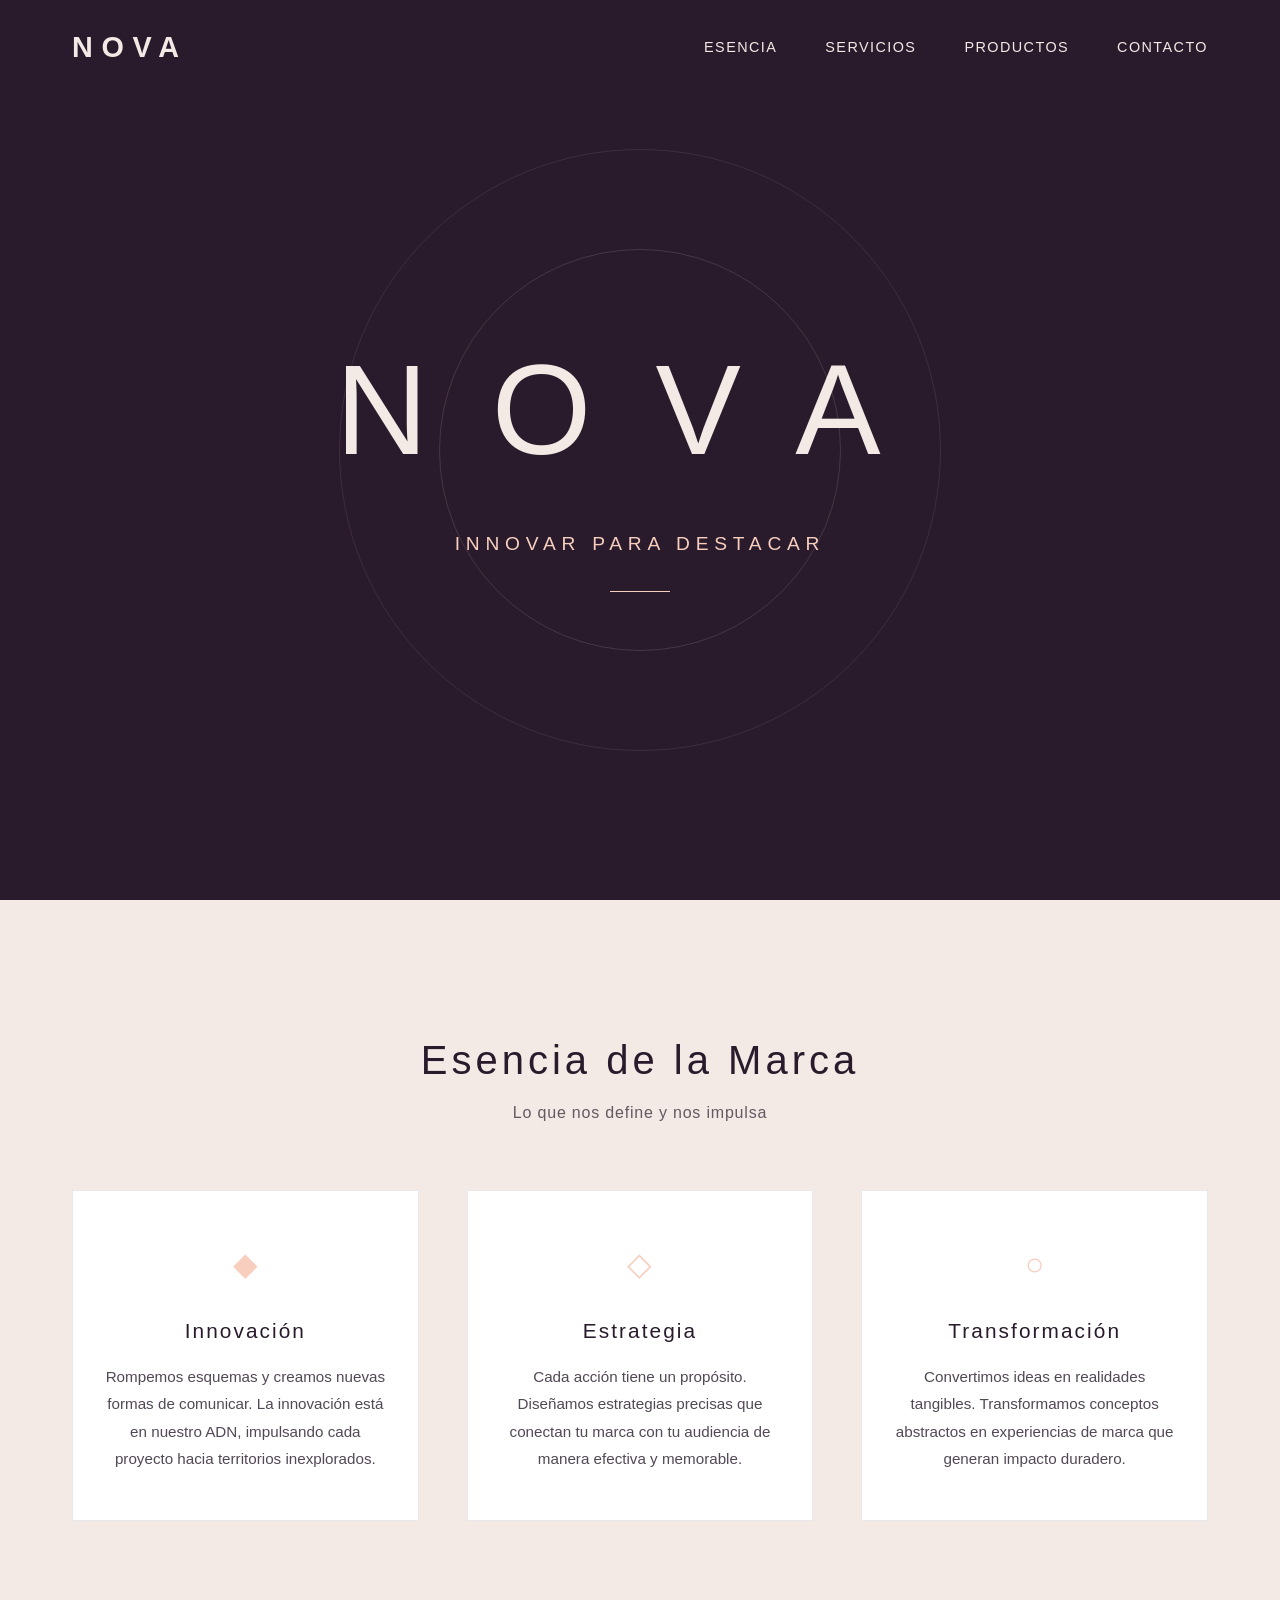
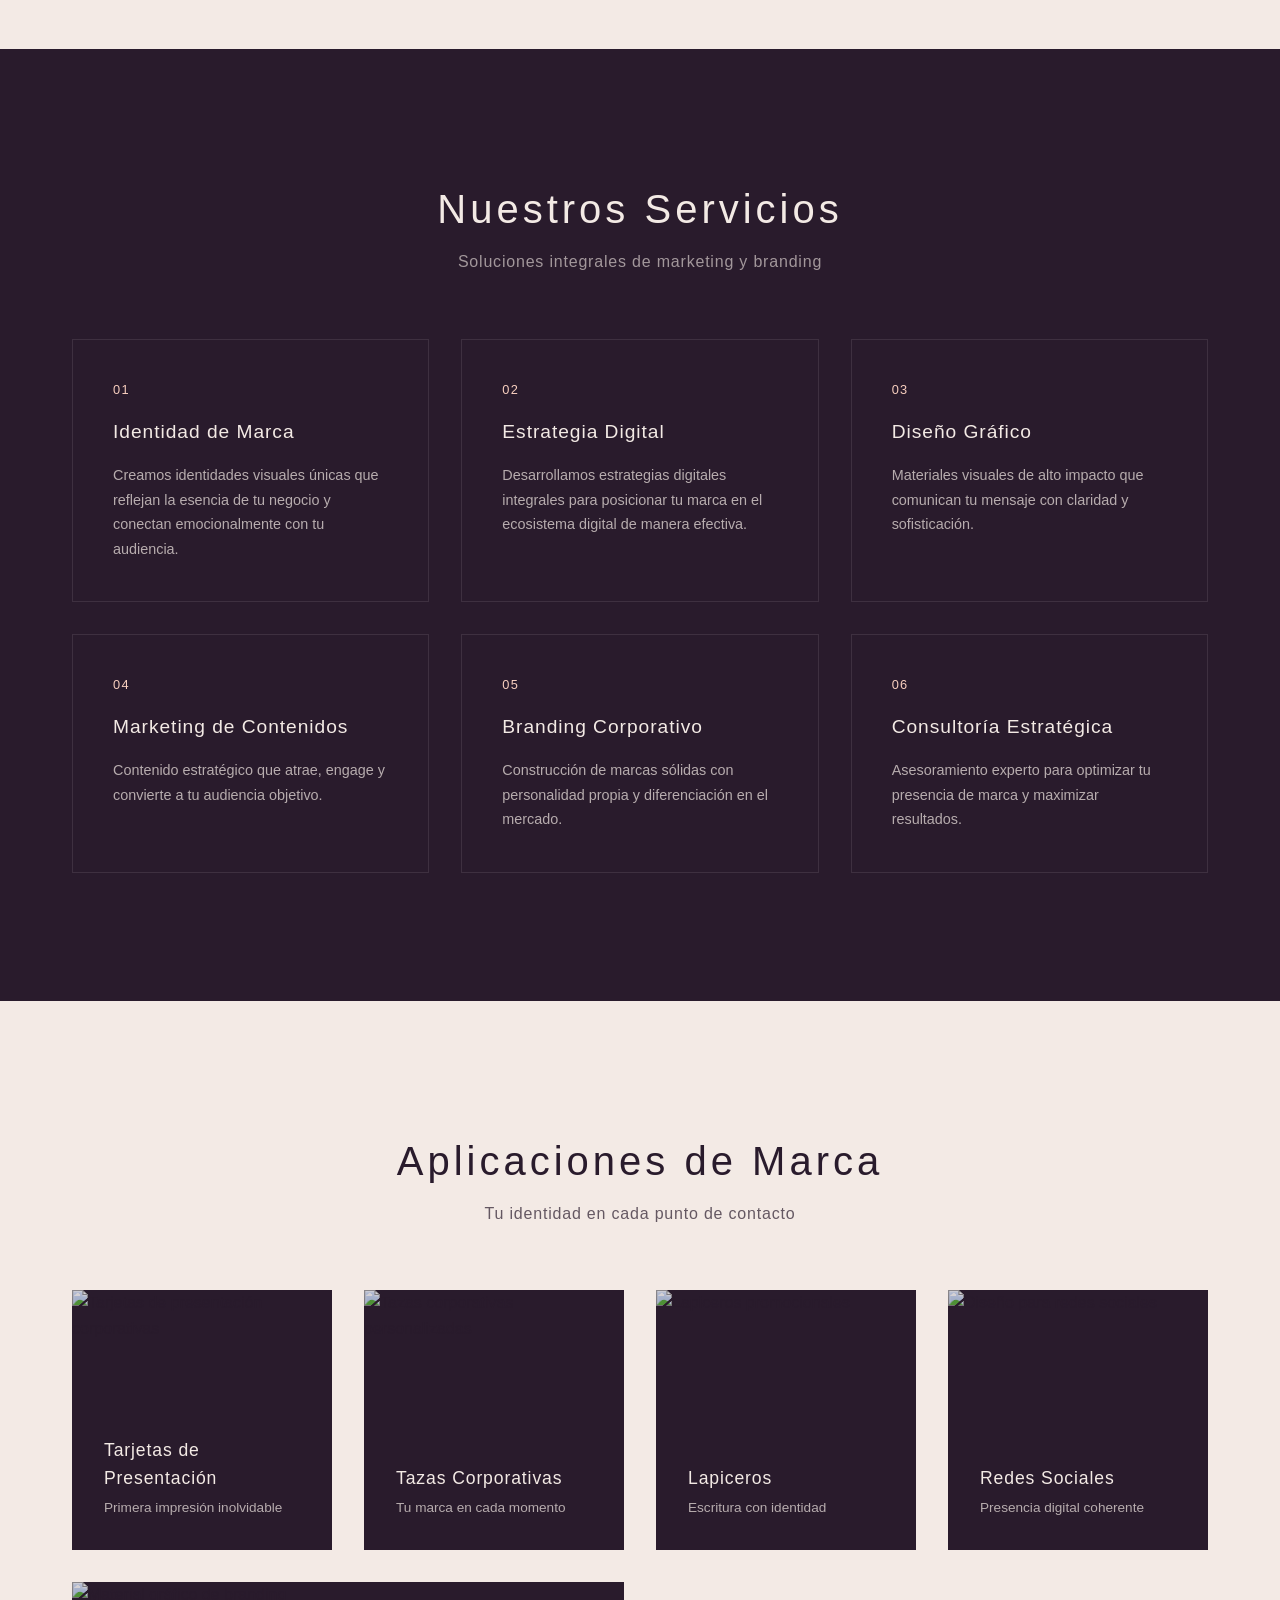
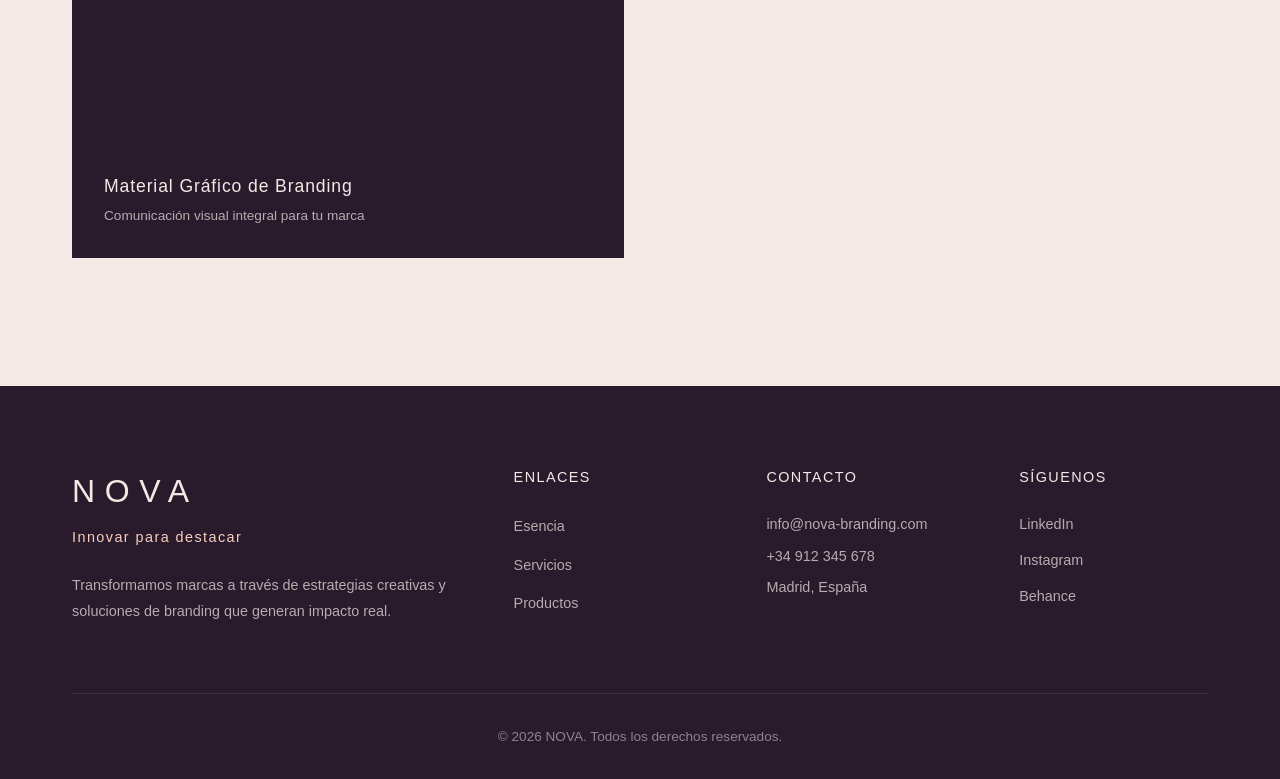
==== index.html @ f0fc05a5 "Update index.html" ====
<!DOCTYPE html>
<html lang="es">
<head>
    <meta charset="UTF-8">
    <meta name="viewport" content="width=device-width, initial-scale=1.0">
    <title>NOVA - Innovar para destacar</title>
    <link rel="stylesheet" href="styles.css">
</head>
<body>
    <!-- Header -->
    <header class="header">
        <nav class="nav">
            <div class="logo">NOVA</div>
            <ul class="nav-links">
                <li><a href="#esencia">Esencia</a></li>
                <li><a href="#servicios">Servicios</a></li>
                <li><a href="#productos">Productos</a></li>
                <li><a href="#contacto">Contacto</a></li>
            </ul>
        </nav>
    </header>

    <!-- Hero Section -->
    <section class="hero">
        <div class="hero-content">
            <h1 class="hero-title">NOVA</h1>
            <p class="hero-slogan">Innovar para destacar</p>
            <div class="hero-line"></div>
        </div>
    </section>

    <!-- Esencia Section -->
    <section id="esencia" class="esencia">
        <div class="container">
            <h2 class="section-title">Esencia de la Marca</h2>
            <p class="section-subtitle">Lo que nos define y nos impulsa</p>
            <div class="esencia-grid">
                <div class="esencia-card">
                    <div class="esencia-icon">◆</div>
                    <h3>Innovación</h3>
                    <p>Rompemos esquemas y creamos nuevas formas de comunicar. La innovación está en nuestro ADN, impulsando cada proyecto hacia territorios inexplorados.</p>
                </div>
                <div class="esencia-card">
                    <div class="esencia-icon">◇</div>
                    <h3>Estrategia</h3>
                    <p>Cada acción tiene un propósito. Diseñamos estrategias precisas que conectan tu marca con tu audiencia de manera efectiva y memorable.</p>
                </div>
                <div class="esencia-card">
                    <div class="esencia-icon">○</div>
                    <h3>Transformación</h3>
                    <p>Convertimos ideas en realidades tangibles. Transformamos conceptos abstractos en experiencias de marca que generan impacto duradero.</p>
                </div>
            </div>
        </div>
    </section>

    <!-- Servicios Section -->
    <section id="servicios" class="servicios">
        <div class="container">
            <h2 class="section-title">Nuestros Servicios</h2>
            <p class="section-subtitle">Soluciones integrales de marketing y branding</p>
            <div class="servicios-grid">
                <div class="servicio-item">
                    <span class="servicio-numero">01</span>
                    <h3>Identidad de Marca</h3>
                    <p>Creamos identidades visuales únicas que reflejan la esencia de tu negocio y conectan emocionalmente con tu audiencia.</p>
                </div>
                <div class="servicio-item">
                    <span class="servicio-numero">02</span>
                    <h3>Estrategia Digital</h3>
                    <p>Desarrollamos estrategias digitales integrales para posicionar tu marca en el ecosistema digital de manera efectiva.</p>
                </div>
                <div class="servicio-item">
                    <span class="servicio-numero">03</span>
                    <h3>Diseño Gráfico</h3>
                    <p>Materiales visuales de alto impacto que comunican tu mensaje con claridad y sofisticación.</p>
                </div>
                <div class="servicio-item">
                    <span class="servicio-numero">04</span>
                    <h3>Marketing de Contenidos</h3>
                    <p>Contenido estratégico que atrae, engage y convierte a tu audiencia objetivo.</p>
                </div>
                <div class="servicio-item">
                    <span class="servicio-numero">05</span>
                    <h3>Branding Corporativo</h3>
                    <p>Construcción de marcas sólidas con personalidad propia y diferenciación en el mercado.</p>
                </div>
                <div class="servicio-item">
                    <span class="servicio-numero">06</span>
                    <h3>Consultoría Estratégica</h3>
                    <p>Asesoramiento experto para optimizar tu presencia de marca y maximizar resultados.</p>
                </div>
            </div>
        </div>
    </section>

    <!-- Productos Section -->
    <section id="productos" class="productos">
        <div class="container">
            <h2 class="section-title">Aplicaciones de Marca</h2>
            <p class="section-subtitle">Tu identidad en cada punto de contacto</p>
            <div class="productos-grid">
                <div class="producto-card">
                    <div class="producto-img">
                        <img src="img/tarjetas.jpg" alt="Tarjetas de presentación corporativas">
                    </div>
                    <div class="producto-info">
                        <h3>Tarjetas de Presentación</h3>
                        <p>Primera impresión inolvidable</p>
                    </div>
                </div>
                <div class="producto-card">
                    <div class="producto-img">
                        <img src="img/tazas.jpg" alt="Tazas corporativas personalizadas">
                    </div>
                    <div class="producto-info">
                        <h3>Tazas Corporativas</h3>
                        <p>Tu marca en cada momento</p>
                    </div>
                </div>
                <div class="producto-card">
                    <div class="producto-img">
                        <img src="img/lapiceros.jpg" alt="Lapiceros promocionales">
                    </div>
                    <div class="producto-info">
                        <h3>Lapiceros</h3>
                        <p>Escritura con identidad</p>
                    </div>
                </div>
                <div class="producto-card">
                    <div class="producto-img">
                        <img src="img/redes.jpg" alt="Diseño para redes sociales">
                    </div>
                    <div class="producto-info">
                        <h3>Redes Sociales</h3>
                        <p>Presencia digital coherente</p>
                    </div>
                </div>
                <div class="producto-card producto-card-large">
                    <div class="producto-img">
                        <img src="img/branding.jpg" alt="Material gráfico de branding">
                    </div>
                    <div class="producto-info">
                        <h3>Material Gráfico de Branding</h3>
                        <p>Comunicación visual integral para tu marca</p>
                    </div>
                </div>
            </div>
        </div>
    </section>

    <!-- Footer -->
    <footer id="contacto" class="footer">
        <div class="container">
            <div class="footer-grid">
                <div class="footer-brand">
                    <h2 class="footer-logo">NOVA</h2>
                    <p class="footer-tagline">Innovar para destacar</p>
                    <p class="footer-desc">Transformamos marcas a través de estrategias creativas y soluciones de branding que generan impacto real.</p>
                </div>
                <div class="footer-links">
                    <h3>Enlaces</h3>
                    <ul>
                        <li><a href="#esencia">Esencia</a></li>
                        <li><a href="#servicios">Servicios</a></li>
                        <li><a href="#productos">Productos</a></li>
                    </ul>
                </div>
                <div class="footer-contact">
                    <h3>Contacto</h3>
                    <p>info@nova-branding.com</p>
                    <p>+34 912 345 678</p>
                    <p>Madrid, España</p>
                </div>
                <div class="footer-social">
                    <h3>Síguenos</h3>
                    <div class="social-links">
                        <a href="#" class="social-link">LinkedIn</a>
                        <a href="#" class="social-link">Instagram</a>
                        <a href="#" class="social-link">Behance</a>
                    </div>
                </div>
            </div>
            <div class="footer-bottom">
                <p>&copy; 2026 NOVA. Todos los derechos reservados.</p>
            </div>
        </div>
    </footer>
</body>
</html>
---- styles.css ----
/* Reset y Variables */
* {
    margin: 0;
    padding: 0;
    box-sizing: border-box;
}

:root {
    --color-dark: #291B2C;
    --color-light: #F3EAE5;
    --color-accent: #F8CFBF;
}

html {
    scroll-behavior: smooth;
}

body {
    font-family: 'Segoe UI', Tahoma, Geneva, Verdana, sans-serif;
    background-color: var(--color-light);
    color: var(--color-dark);
    line-height: 1.6;
}

.container {
    max-width: 1200px;
    margin: 0 auto;
    padding: 0 2rem;
}

/* Header */
.header {
    position: fixed;
    top: 0;
    left: 0;
    right: 0;
    background-color: var(--color-dark);
    z-index: 1000;
    padding: 1.5rem 0;
}

.nav {
    max-width: 1200px;
    margin: 0 auto;
    padding: 0 2rem;
    display: flex;
    justify-content: space-between;
    align-items: center;
}

.logo {
    font-size: 1.8rem;
    font-weight: 700;
    color: var(--color-light);
    letter-spacing: 0.3em;
}

.nav-links {
    display: flex;
    list-style: none;
    gap: 3rem;
}

.nav-links a {
    color: var(--color-light);
    text-decoration: none;
    font-size: 0.9rem;
    letter-spacing: 0.1em;
    text-transform: uppercase;
    transition: color 0.3s ease;
}

.nav-links a:hover {
    color: var(--color-accent);
}

/* Hero Section */
.hero {
    height: 100vh;
    background-color: var(--color-dark);
    display: flex;
    align-items: center;
    justify-content: center;
    text-align: center;
    position: relative;
    overflow: hidden;
}

.hero::before {
    content: '';
    position: absolute;
    top: 50%;
    left: 50%;
    transform: translate(-50%, -50%);
    width: 600px;
    height: 600px;
    border: 1px solid rgba(248, 207, 191, 0.1);
    border-radius: 50%;
}

.hero::after {
    content: '';
    position: absolute;
    top: 50%;
    left: 50%;
    transform: translate(-50%, -50%);
    width: 400px;
    height: 400px;
    border: 1px solid rgba(248, 207, 191, 0.15);
    border-radius: 50%;
}

.hero-content {
    position: relative;
    z-index: 1;
}

.hero-title {
    font-size: 8rem;
    font-weight: 200;
    color: var(--color-light);
    letter-spacing: 0.5em;
    margin-bottom: 1rem;
}

.hero-slogan {
    font-size: 1.2rem;
    color: var(--color-accent);
    letter-spacing: 0.3em;
    text-transform: uppercase;
    font-weight: 300;
}

.hero-line {
    width: 60px;
    height: 1px;
    background-color: var(--color-accent);
    margin: 2rem auto 0;
}

/* Section Titles */
.section-title {
    font-size: 2.5rem;
    font-weight: 300;
    text-align: center;
    margin-bottom: 0.5rem;
    letter-spacing: 0.1em;
}

.section-subtitle {
    text-align: center;
    color: var(--color-dark);
    opacity: 0.7;
    margin-bottom: 4rem;
    font-size: 1rem;
    letter-spacing: 0.05em;
}

/* Esencia Section */
.esencia {
    padding: 8rem 0;
    background-color: var(--color-light);
}

.esencia-grid {
    display: grid;
    grid-template-columns: repeat(3, 1fr);
    gap: 3rem;
}

.esencia-card {
    text-align: center;
    padding: 3rem 2rem;
    background-color: white;
    border: 1px solid rgba(41, 27, 44, 0.1);
    transition: transform 0.3s ease, box-shadow 0.3s ease;
}

.esencia-card:hover {
    transform: translateY(-10px);
    box-shadow: 0 20px 40px rgba(41, 27, 44, 0.1);
}

.esencia-icon {
    font-size: 2rem;
    color: var(--color-accent);
    margin-bottom: 1.5rem;
}

.esencia-card h3 {
    font-size: 1.3rem;
    font-weight: 500;
    margin-bottom: 1rem;
    letter-spacing: 0.1em;
}

.esencia-card p {
    font-size: 0.95rem;
    line-height: 1.8;
    opacity: 0.8;
}

/* Servicios Section */
.servicios {
    padding: 8rem 0;
    background-color: var(--color-dark);
    color: var(--color-light);
}

.servicios .section-title {
    color: var(--color-light);
}

.servicios .section-subtitle {
    color: var(--color-light);
    opacity: 0.6;
}

.servicios-grid {
    display: grid;
    grid-template-columns: repeat(3, 1fr);
    gap: 2rem;
}

.servicio-item {
    padding: 2.5rem;
    border: 1px solid rgba(243, 234, 229, 0.1);
    transition: background-color 0.3s ease, border-color 0.3s ease;
}

.servicio-item:hover {
    background-color: rgba(243, 234, 229, 0.05);
    border-color: var(--color-accent);
}

.servicio-numero {
    font-size: 0.8rem;
    color: var(--color-accent);
    letter-spacing: 0.1em;
    display: block;
    margin-bottom: 1rem;
}

.servicio-item h3 {
    font-size: 1.2rem;
    font-weight: 500;
    margin-bottom: 1rem;
    letter-spacing: 0.05em;
}

.servicio-item p {
    font-size: 0.9rem;
    opacity: 0.7;
    line-height: 1.7;
}

/* Productos Section */
.productos {
    padding: 8rem 0;
    background-color: var(--color-light);
}

.productos-grid {
    display: grid;
    grid-template-columns: repeat(4, 1fr);
    gap: 2rem;
}

.producto-card {
    position: relative;
    overflow: hidden;
    background-color: var(--color-dark);
}

.producto-card-large {
    grid-column: span 2;
}

.producto-img {
    position: relative;
    padding-top: 100%;
    overflow: hidden;
}

.producto-card-large .producto-img {
    padding-top: 50%;
}

.producto-img img {
    position: absolute;
    top: 0;
    left: 0;
    width: 100%;
    height: 100%;
    object-fit: cover;
    transition: transform 0.5s ease, opacity 0.3s ease;
    opacity: 0.8;
}

.producto-card:hover .producto-img img {
    transform: scale(1.1);
    opacity: 1;
}

.producto-info {
    position: absolute;
    bottom: 0;
    left: 0;
    right: 0;
    padding: 2rem;
    background: linear-gradient(transparent, rgba(41, 27, 44, 0.95));
    color: var(--color-light);
}

.producto-info h3 {
    font-size: 1.1rem;
    font-weight: 500;
    margin-bottom: 0.3rem;
    letter-spacing: 0.05em;
}

.producto-info p {
    font-size: 0.85rem;
    opacity: 0.7;
}

/* Footer */
.footer {
    background-color: var(--color-dark);
    color: var(--color-light);
    padding: 5rem 0 2rem;
}

.footer-grid {
    display: grid;
    grid-template-columns: 2fr 1fr 1fr 1fr;
    gap: 4rem;
    margin-bottom: 4rem;
}

.footer-logo {
    font-size: 2rem;
    font-weight: 300;
    letter-spacing: 0.3em;
    margin-bottom: 0.5rem;
}

.footer-tagline {
    color: var(--color-accent);
    font-size: 0.9rem;
    letter-spacing: 0.1em;
    margin-bottom: 1.5rem;
}

.footer-desc {
    font-size: 0.9rem;
    opacity: 0.7;
    line-height: 1.8;
}

.footer-links h3,
.footer-contact h3,
.footer-social h3 {
    font-size: 0.9rem;
    font-weight: 500;
    letter-spacing: 0.1em;
    margin-bottom: 1.5rem;
    text-transform: uppercase;
}

.footer-links ul {
    list-style: none;
}

.footer-links li {
    margin-bottom: 0.8rem;
}

.footer-links a {
    color: var(--color-light);
    text-decoration: none;
    font-size: 0.9rem;
    opacity: 0.7;
    transition: opacity 0.3s ease, color 0.3s ease;
}

.footer-links a:hover {
    opacity: 1;
    color: var(--color-accent);
}

.footer-contact p {
    font-size: 0.9rem;
    opacity: 0.7;
    margin-bottom: 0.5rem;
}

.social-links {
    display: flex;
    flex-direction: column;
    gap: 0.8rem;
}

.social-link {
    color: var(--color-light);
    text-decoration: none;
    font-size: 0.9rem;
    opacity: 0.7;
    transition: opacity 0.3s ease, color 0.3s ease;
}

.social-link:hover {
    opacity: 1;
    color: var(--color-accent);
}

.footer-bottom {
    border-top: 1px solid rgba(243, 234, 229, 0.1);
    padding-top: 2rem;
    text-align: center;
}

.footer-bottom p {
    font-size: 0.85rem;
    opacity: 0.5;
}

/* Responsive Design */
@media (max-width: 1024px) {
    .hero-title {
        font-size: 5rem;
    }

    .esencia-grid {
        grid-template-columns: 1fr;
        gap: 2rem;
    }

    .servicios-grid {
        grid-template-columns: repeat(2, 1fr);
    }

    .productos-grid {
        grid-template-columns: repeat(2, 1fr);
    }

    .producto-card-large {
        grid-column: span 2;
    }

    .footer-grid {
        grid-template-columns: repeat(2, 1fr);
        gap: 3rem;
    }
}

@media (max-width: 768px) {
    .nav-links {
        display: none;
    }

    .hero-title {
        font-size: 3.5rem;
        letter-spacing: 0.3em;
    }

    .hero-slogan {
        font-size: 1rem;
    }

    .section-title {
        font-size: 2rem;
    }

    .servicios-grid {
        grid-template-columns: 1fr;
    }

    .productos-grid {
        grid-template-columns: 1fr;
    }

    .producto-card-large {
        grid-column: span 1;
    }

    .producto-card-large .producto-img {
        padding-top: 100%;
    }

    .footer-grid {
        grid-template-columns: 1fr;
        gap: 2rem;
    }
}

@media (max-width: 480px) {
    .hero-title {
        font-size: 2.5rem;
    }

    .container {
        padding: 0 1rem;
    }

    .esencia-card,
    .servicio-item {
        padding: 2rem 1.5rem;
    }
}
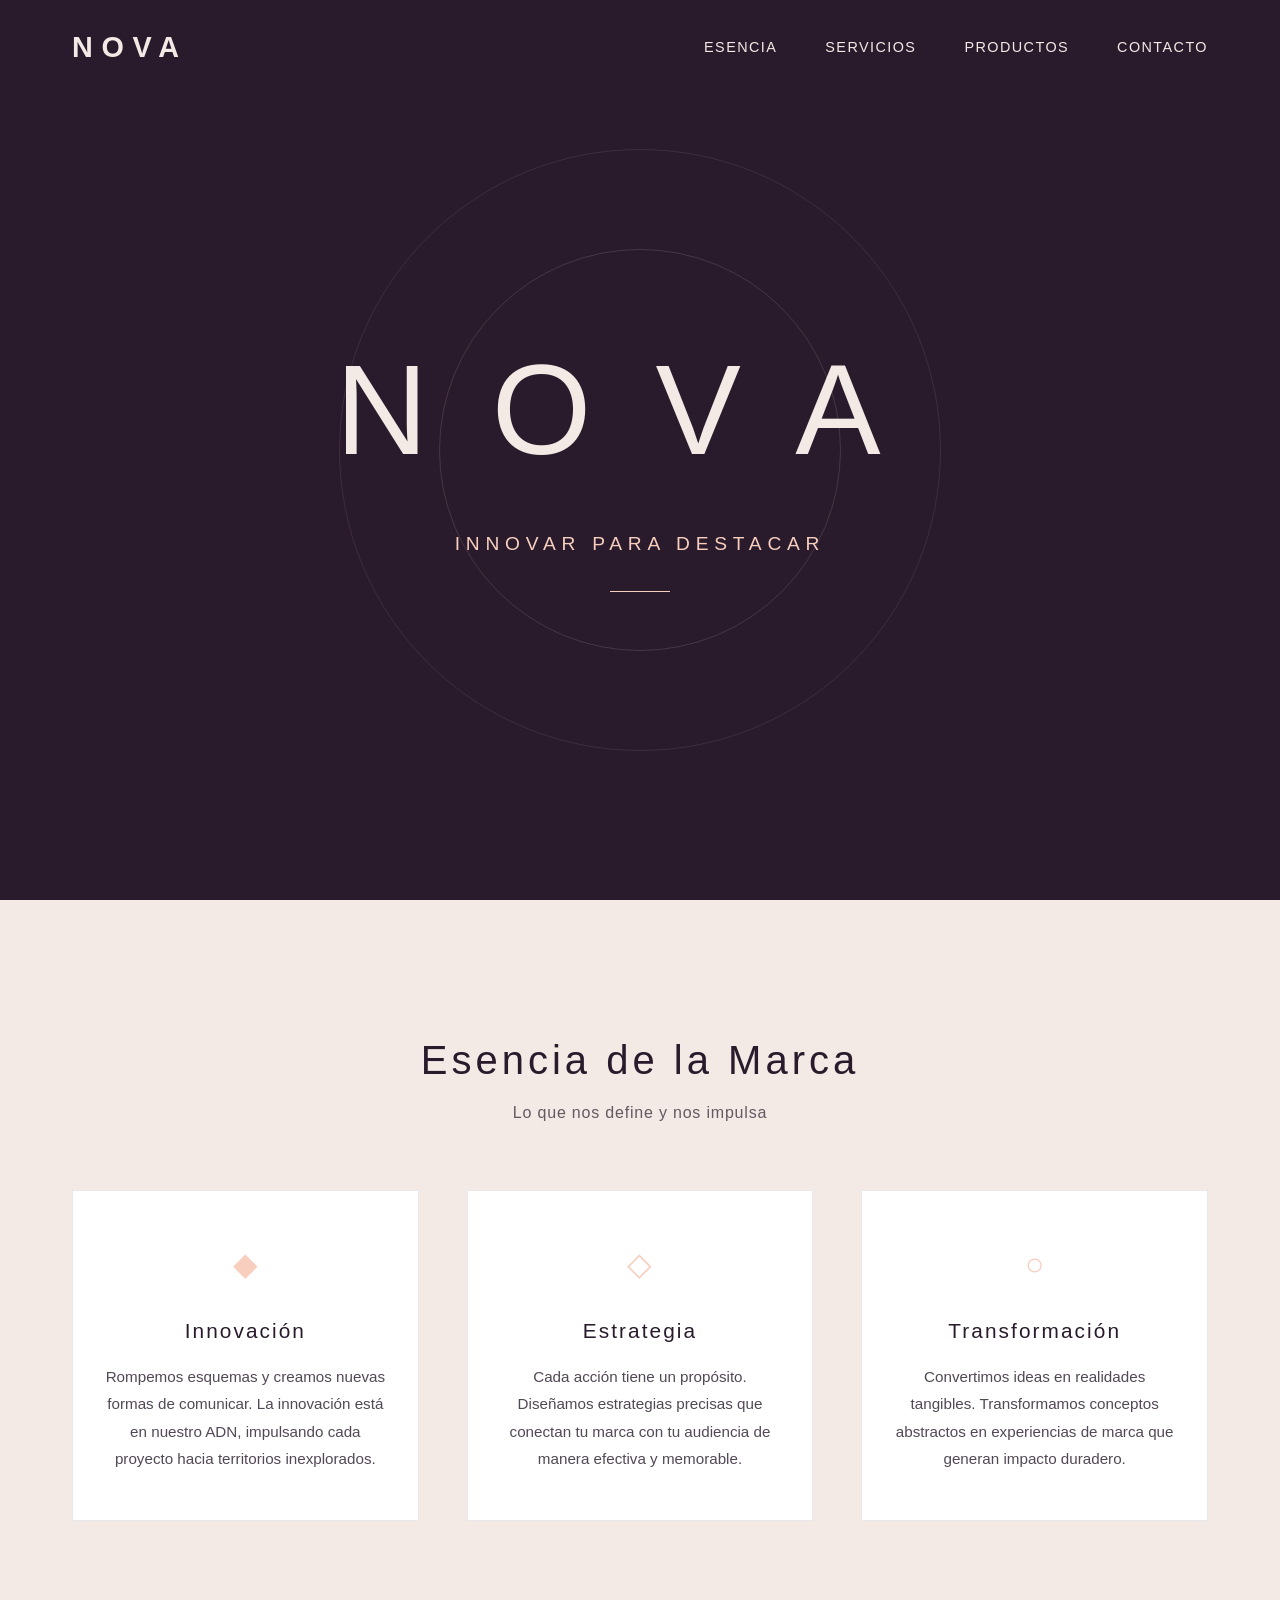
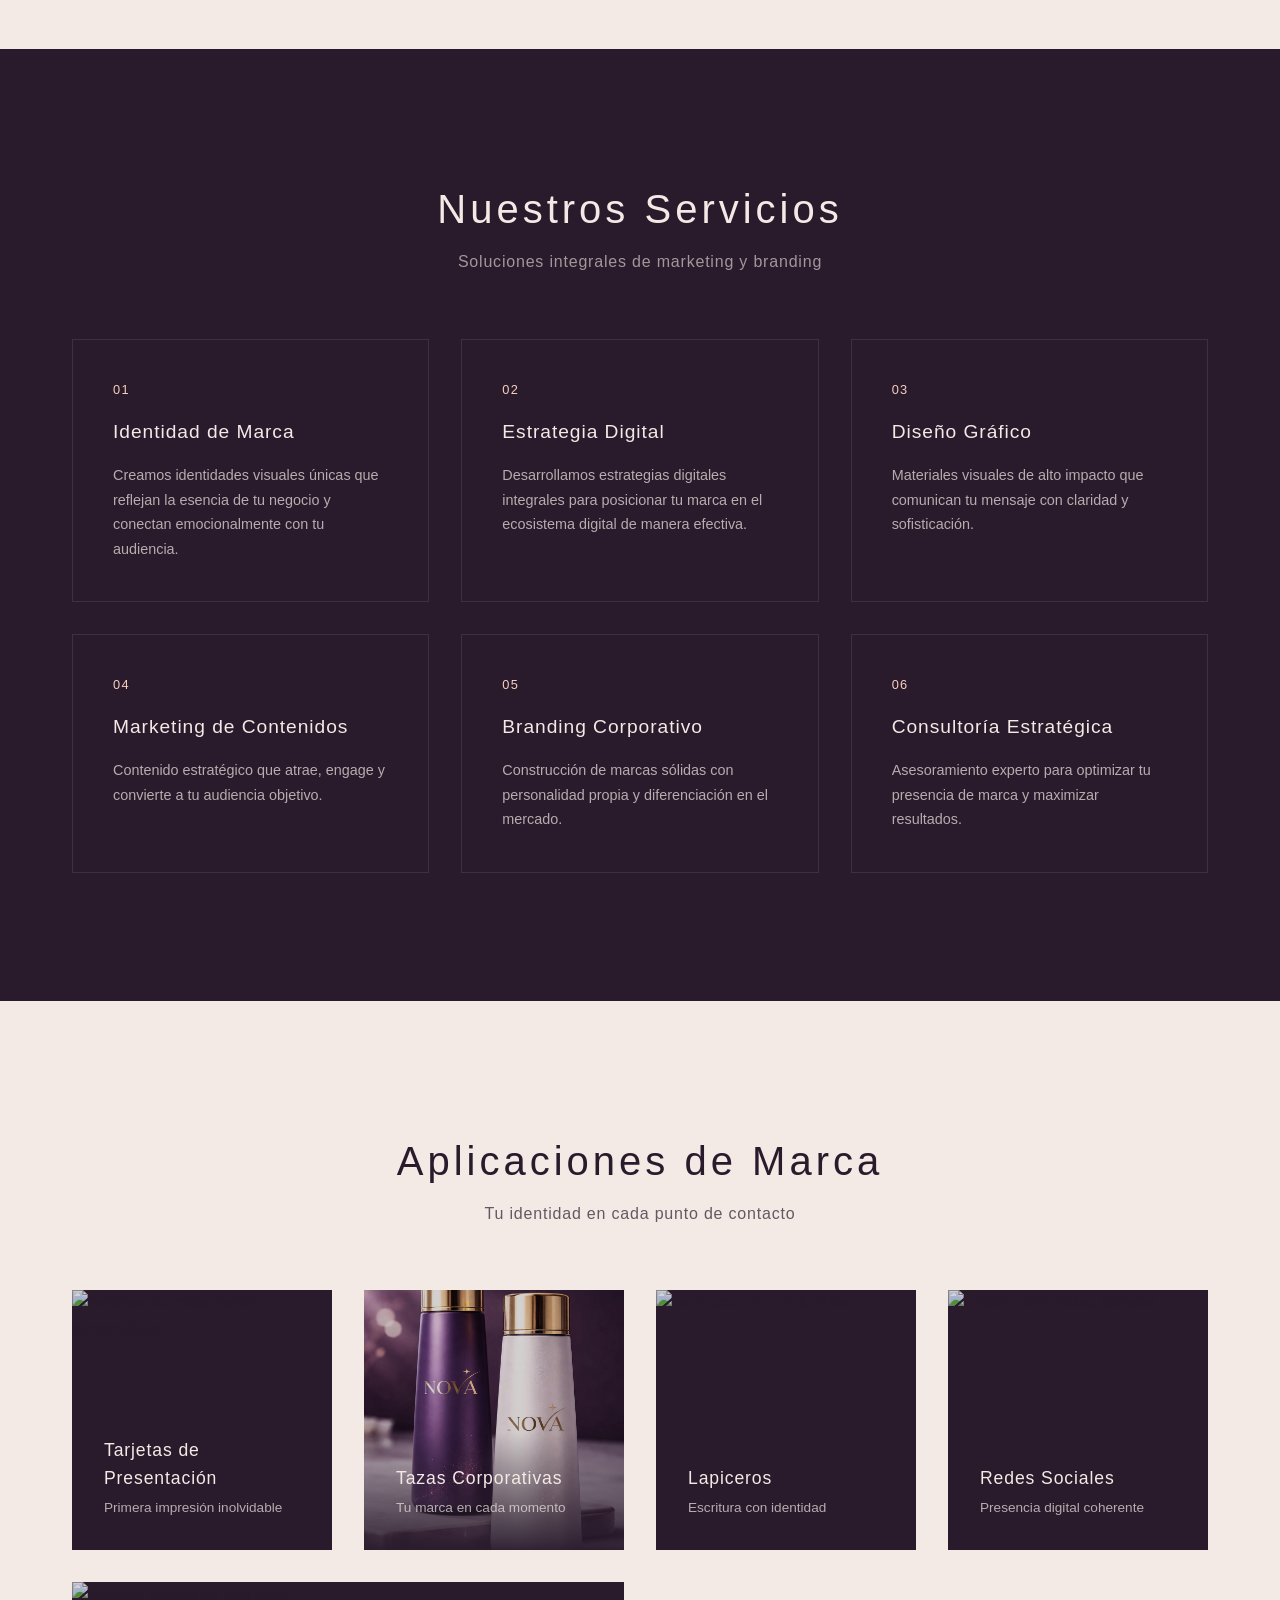
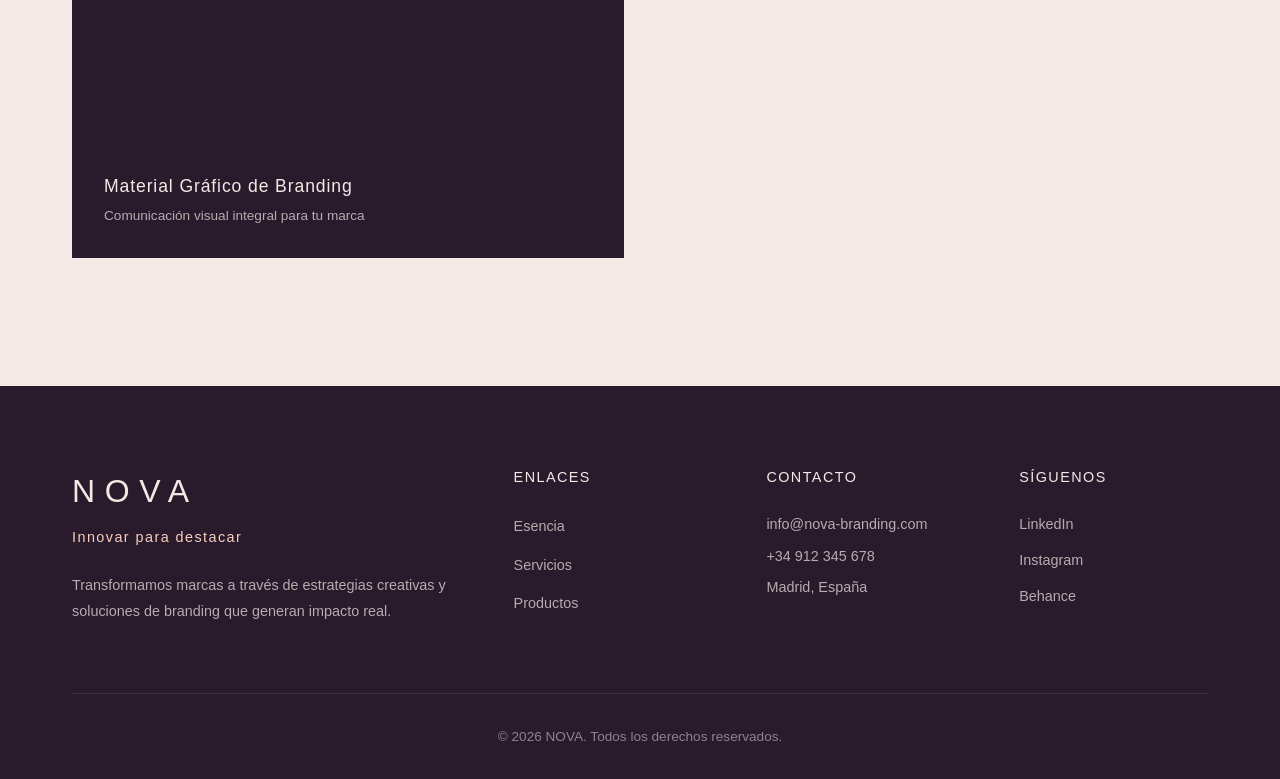
==== commit 9924431c: "Update index.html" ====
--- a/index.html
+++ b/index.html
@@ -111,7 +111,7 @@
                 </div>
                 <div class="producto-card">
                     <div class="producto-img">
-                        <img src="img/tazas.jpg" alt="Tazas corporativas personalizadas">
+                        <img src="img/tazas.jpeg" alt="Tazas corporativas personalizadas">
                     </div>
                     <div class="producto-info">
                         <h3>Tazas Corporativas</h3>
@@ -120,7 +120,7 @@
                 </div>
                 <div class="producto-card">
                     <div class="producto-img">
-                        <img src="img/lapiceros.jpg" alt="Lapiceros promocionales">
+                        <img src="img/lapiceros.jpeg" alt="Lapiceros promocionales">
                     </div>
                     <div class="producto-info">
                         <h3>Lapiceros</h3>
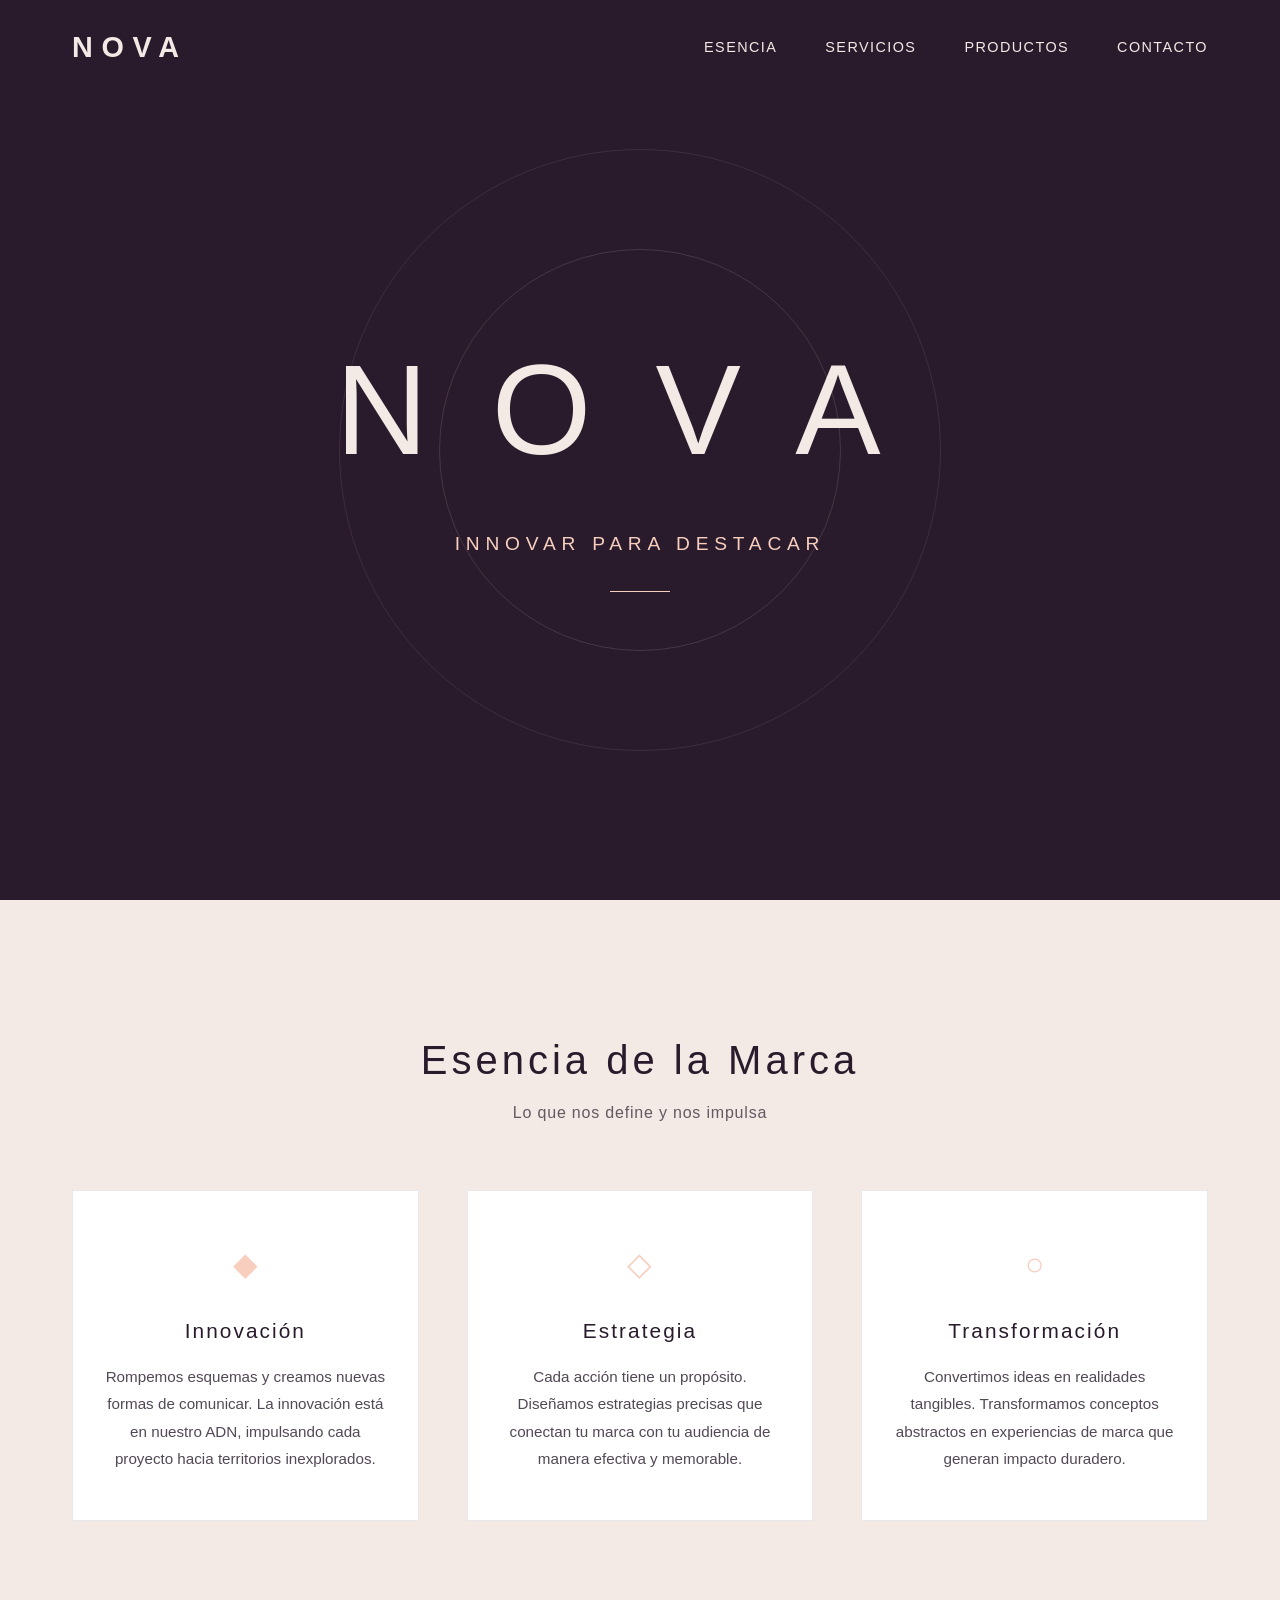
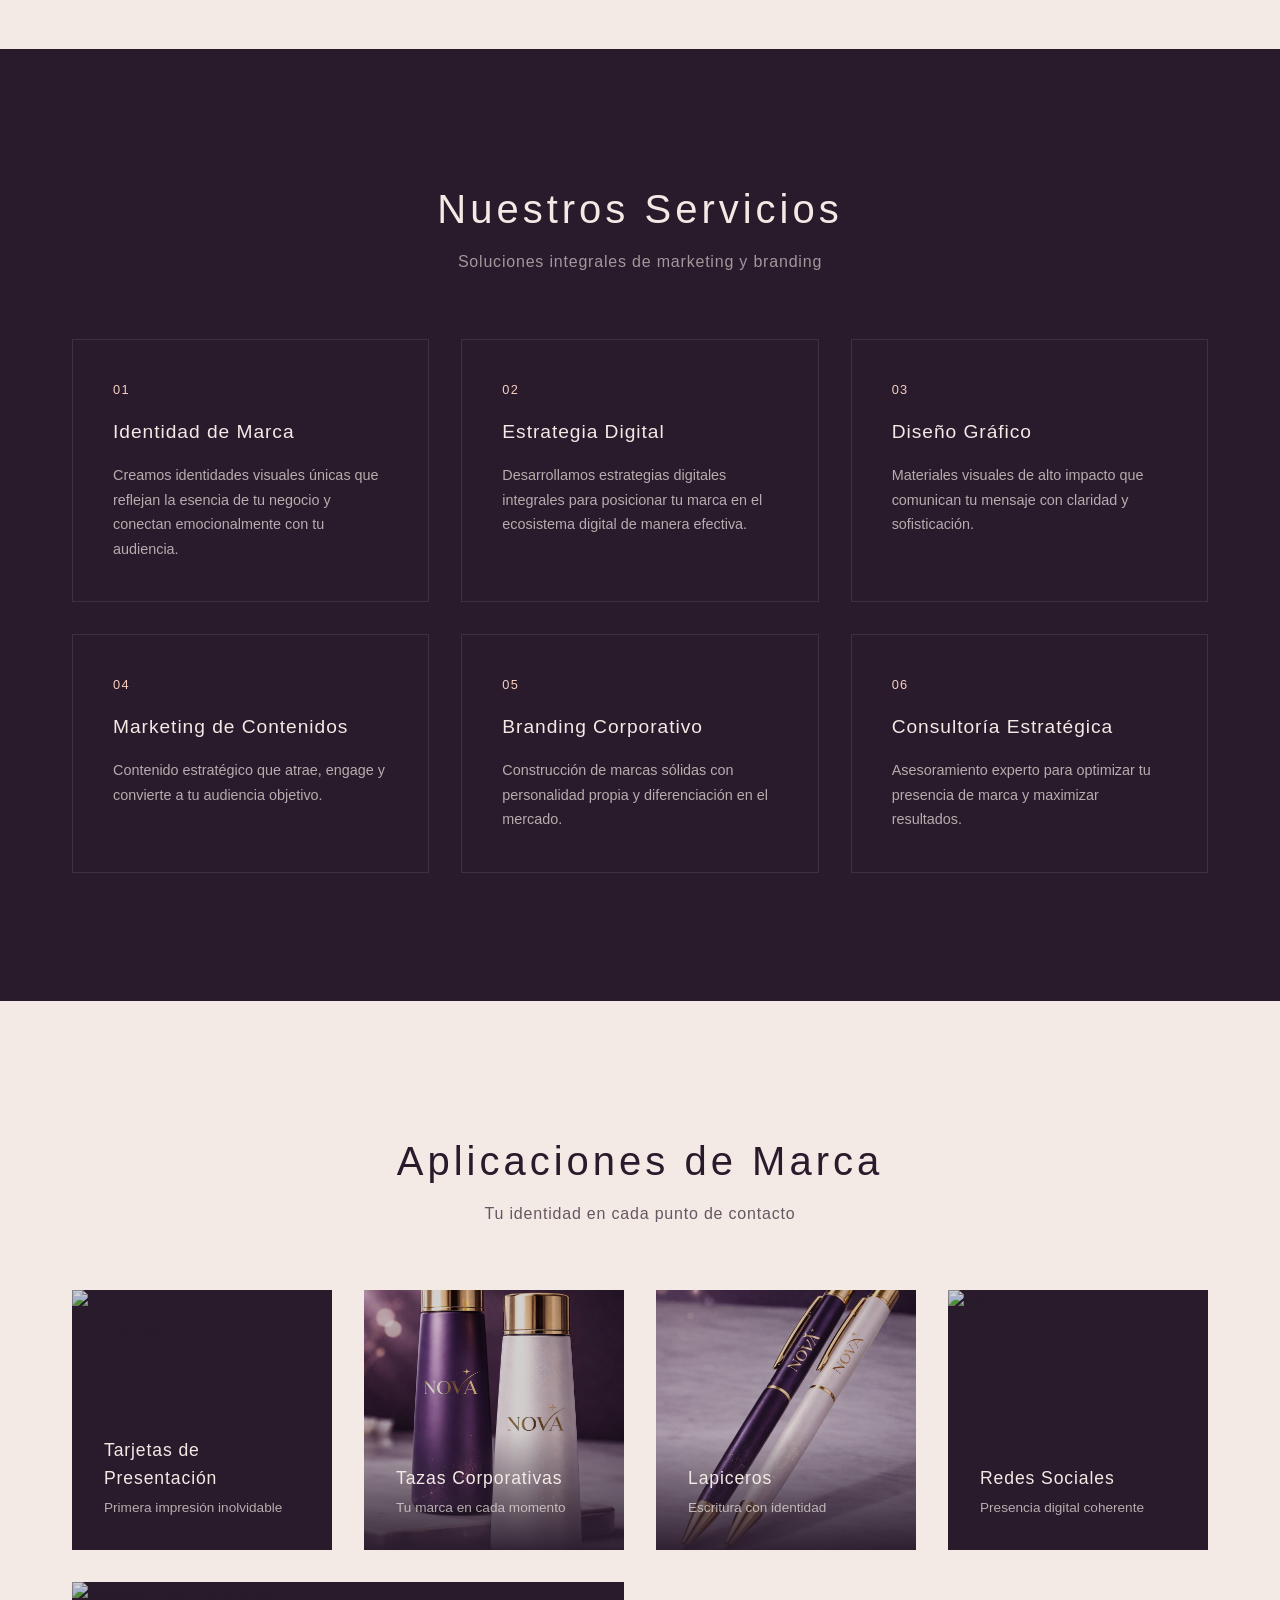
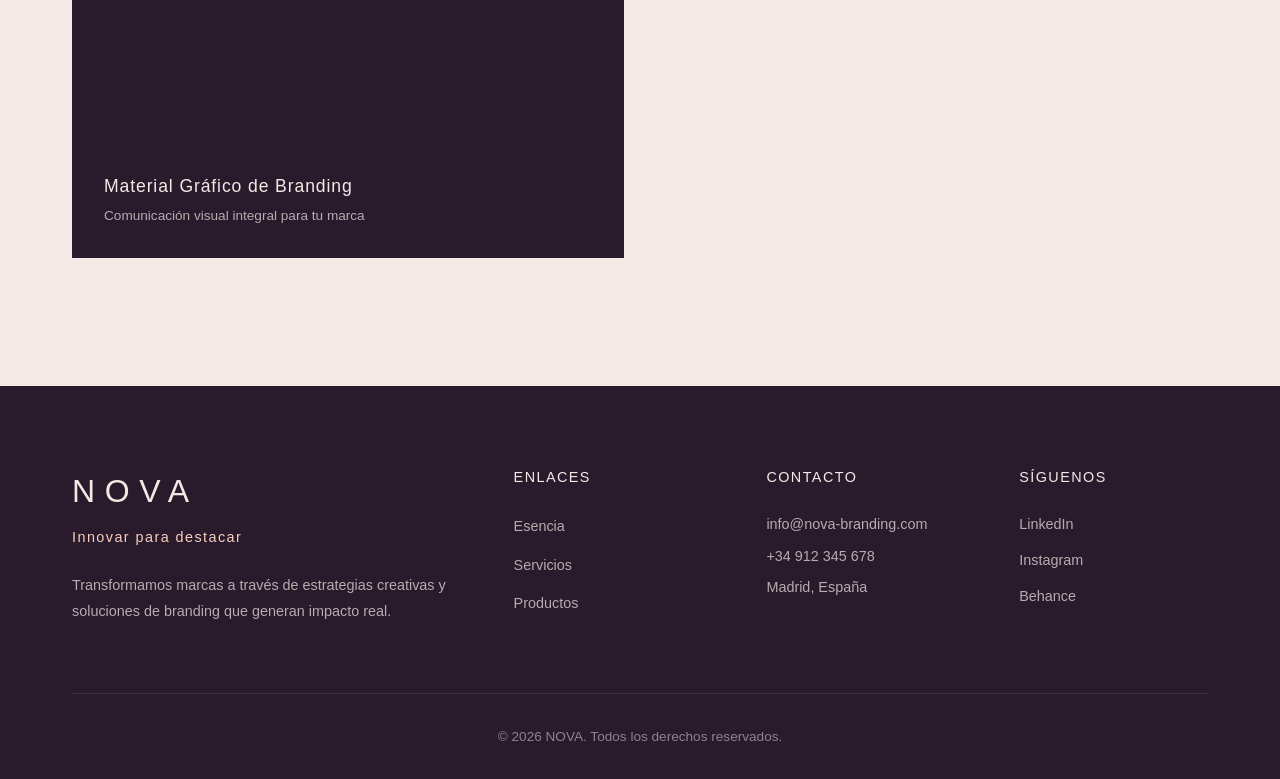
==== commit 0dcf317e: "Update index.html" ====
--- a/index.html
+++ b/index.html
@@ -120,7 +120,7 @@
                 </div>
                 <div class="producto-card">
                     <div class="producto-img">
-                        <img src="img/lapiceros.jpeg" alt="Lapiceros promocionales">
+                        <img src="img/lapiceroz.jpeg" alt="Lapiceros promocionales">
                     </div>
                     <div class="producto-info">
                         <h3>Lapiceros</h3>
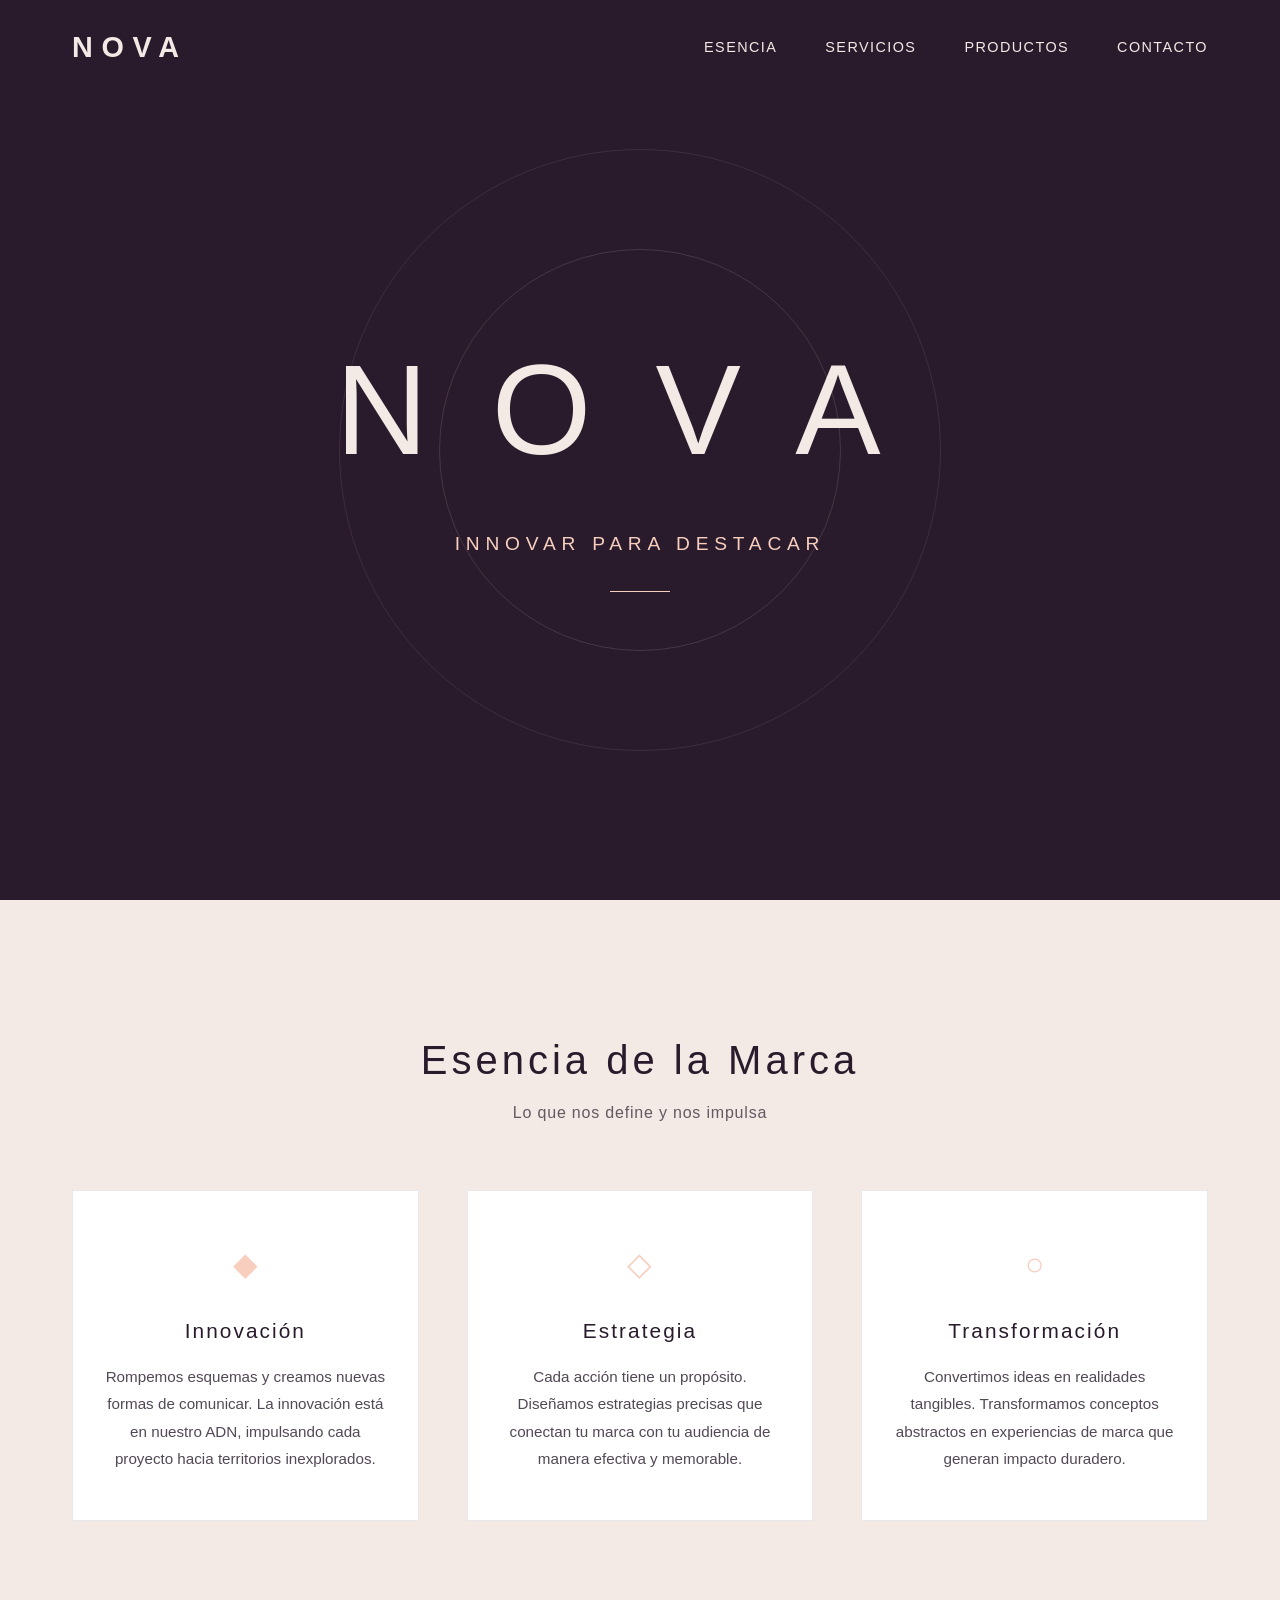
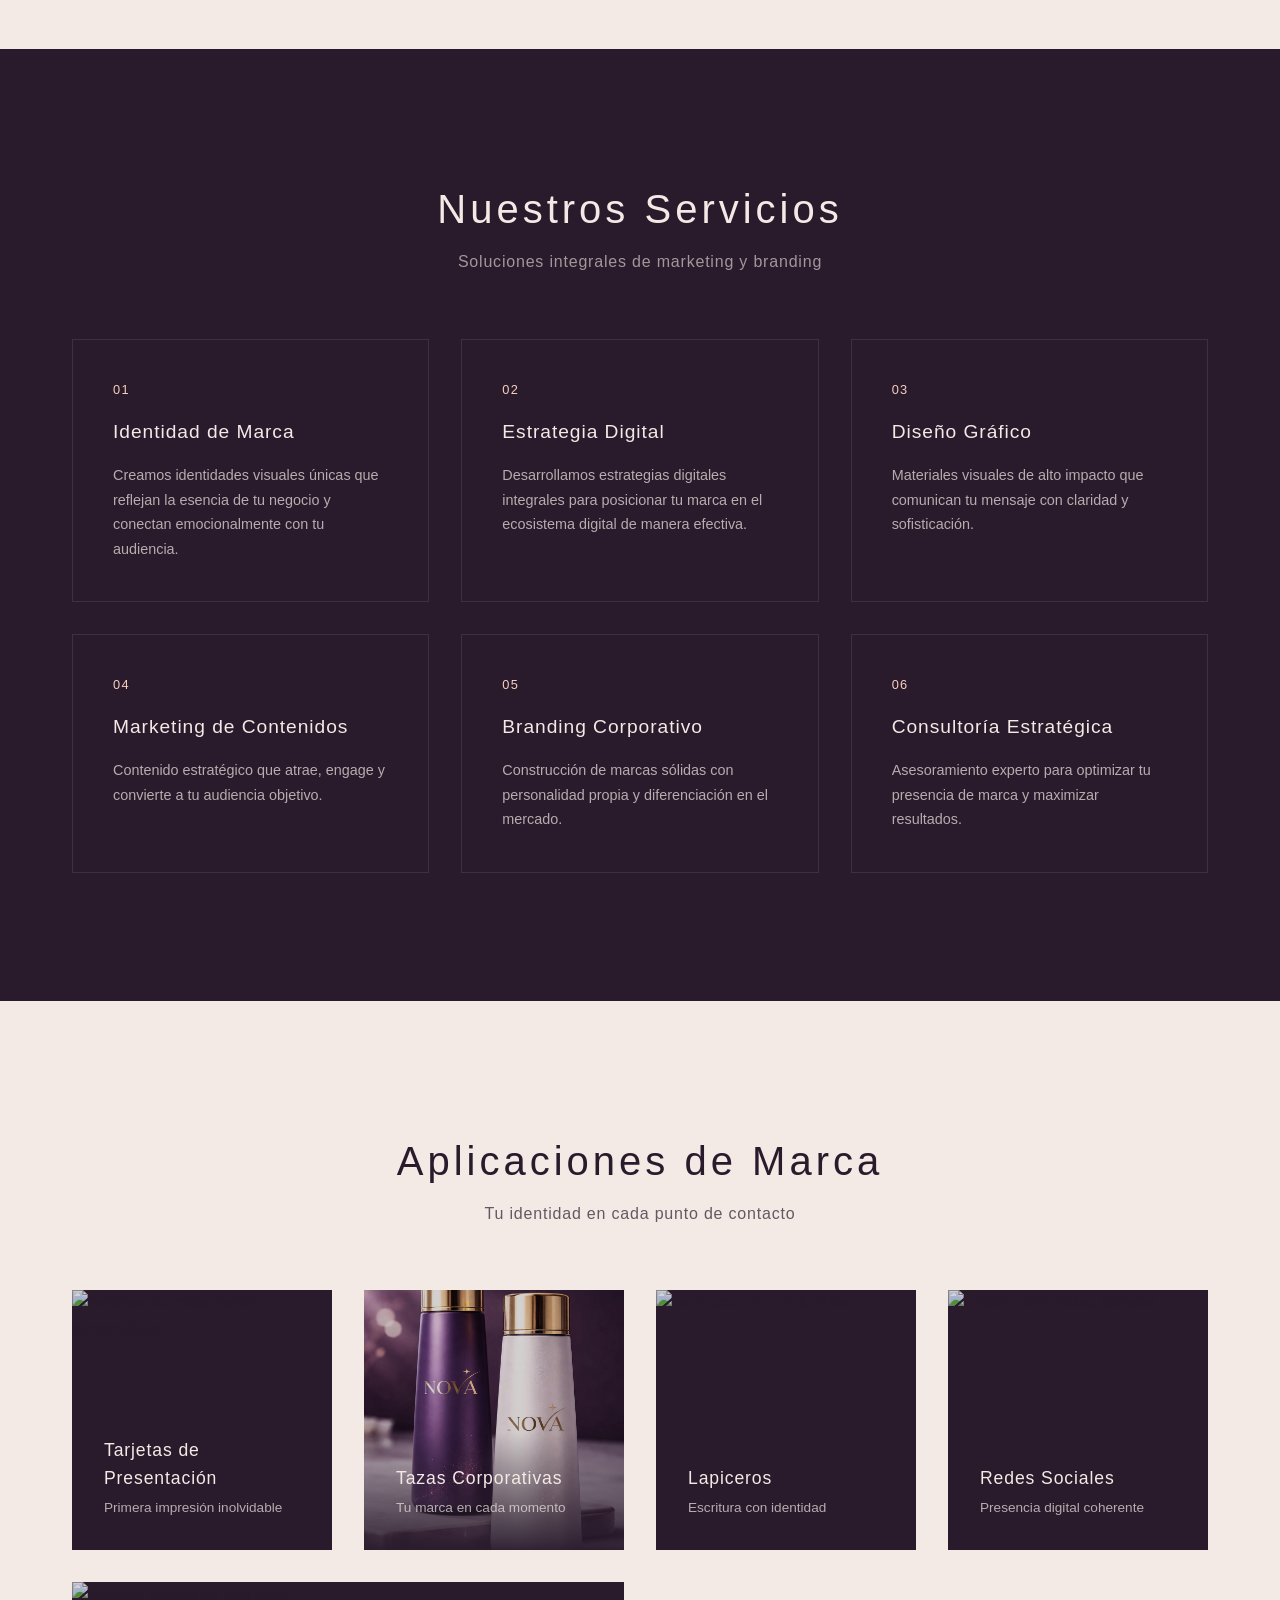
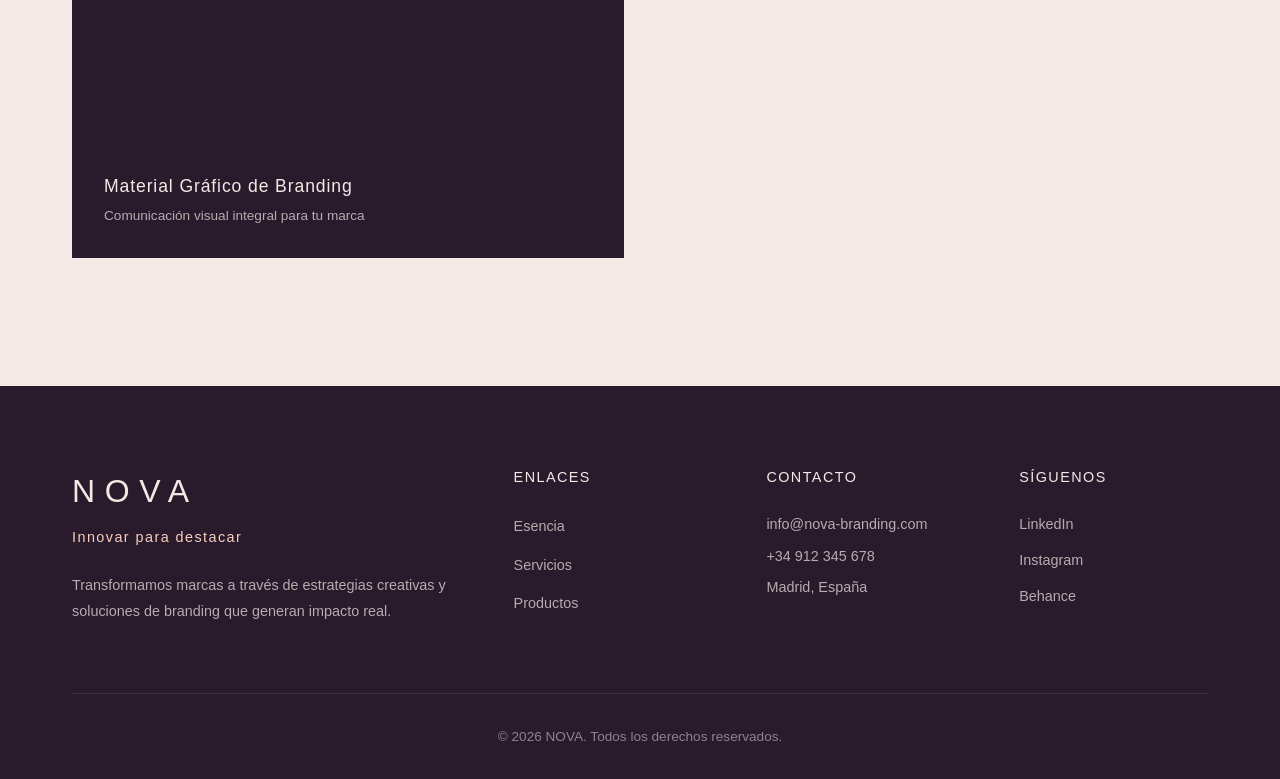
==== commit d8e80291: "Update index.html" ====
--- a/index.html
+++ b/index.html
@@ -120,7 +120,7 @@
                 </div>
                 <div class="producto-card">
                     <div class="producto-img">
-                        <img src="img/lapiceroz.jpeg" alt="Lapiceros promocionales">
+                        <img src="img/lapiceroz.jpej" alt="Lapiceros promocionales">
                     </div>
                     <div class="producto-info">
                         <h3>Lapiceros</h3>
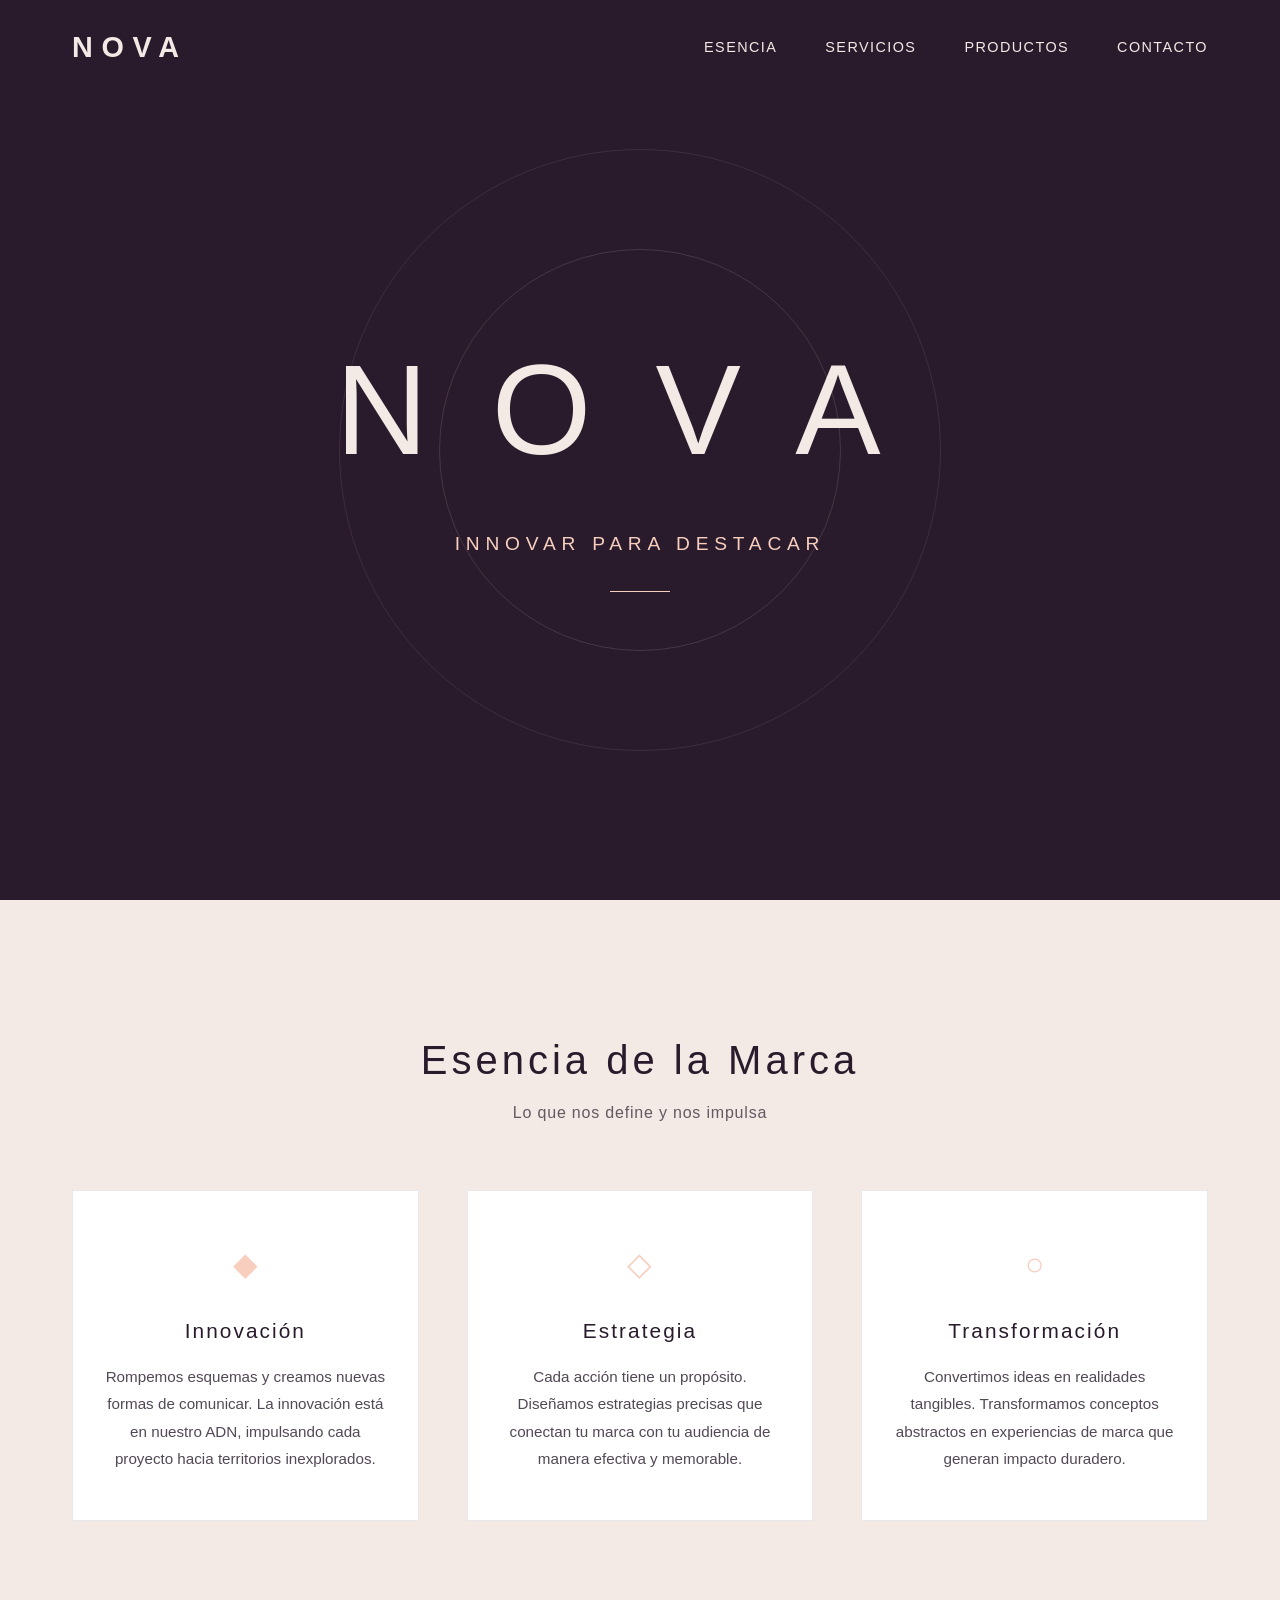
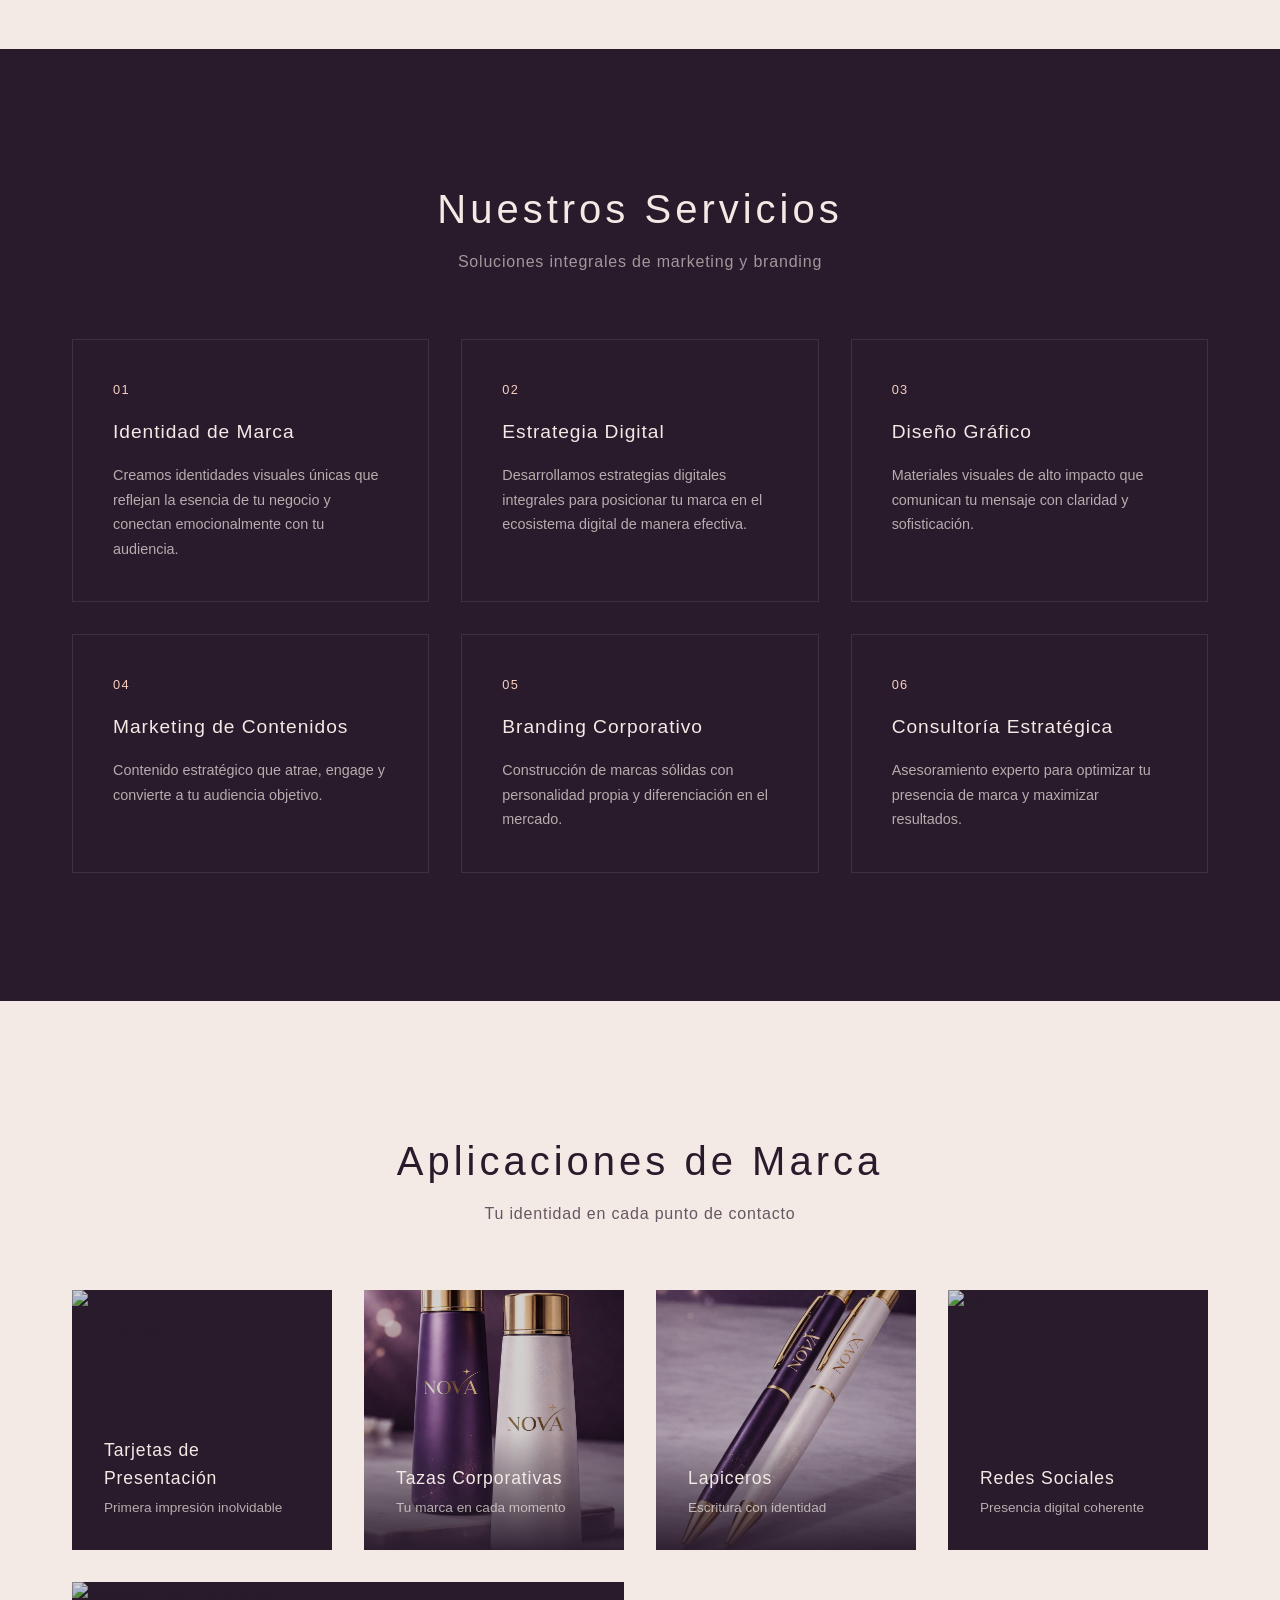
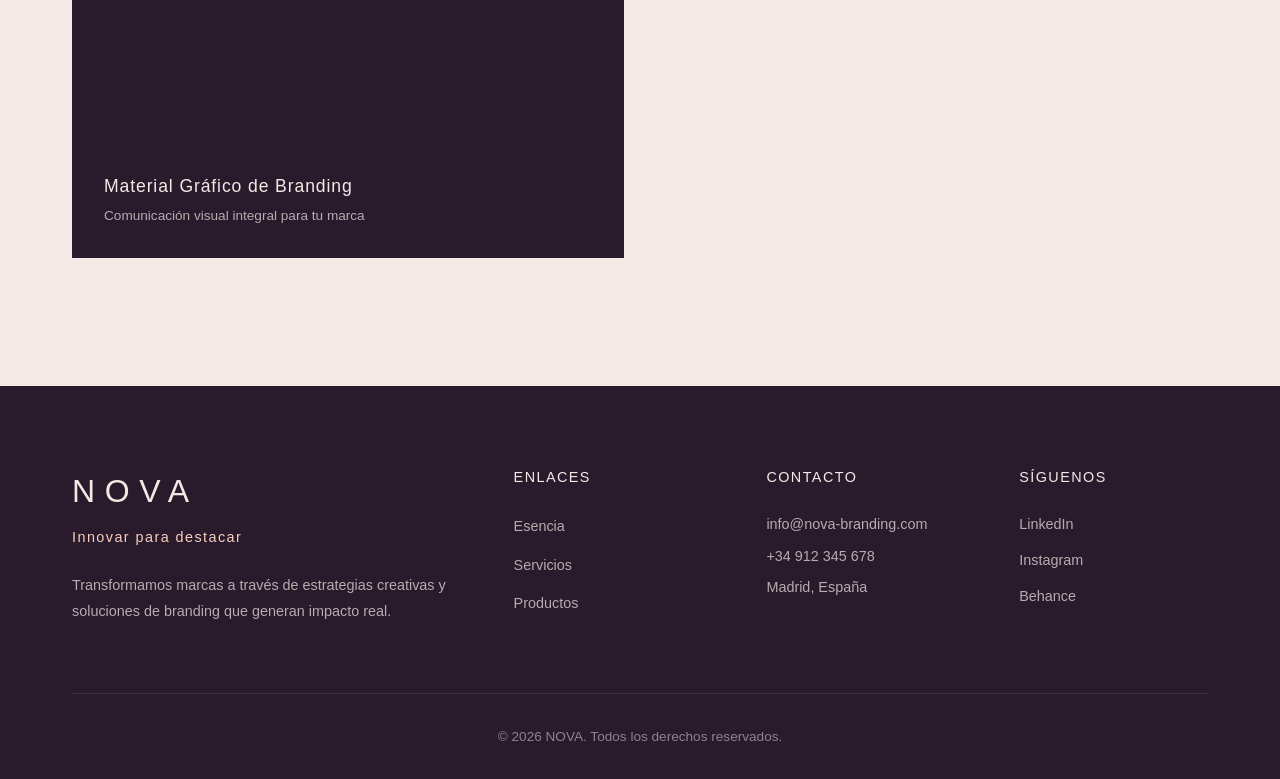
==== commit fba06cb1: "Update index.html" ====
--- a/index.html
+++ b/index.html
@@ -120,7 +120,7 @@
                 </div>
                 <div class="producto-card">
                     <div class="producto-img">
-                        <img src="img/lapiceroz.jpej" alt="Lapiceros promocionales">
+                        <img src="img/lapiceroz.jpeg" alt="Lapiceros promocionales">
                     </div>
                     <div class="producto-info">
                         <h3>Lapiceros</h3>
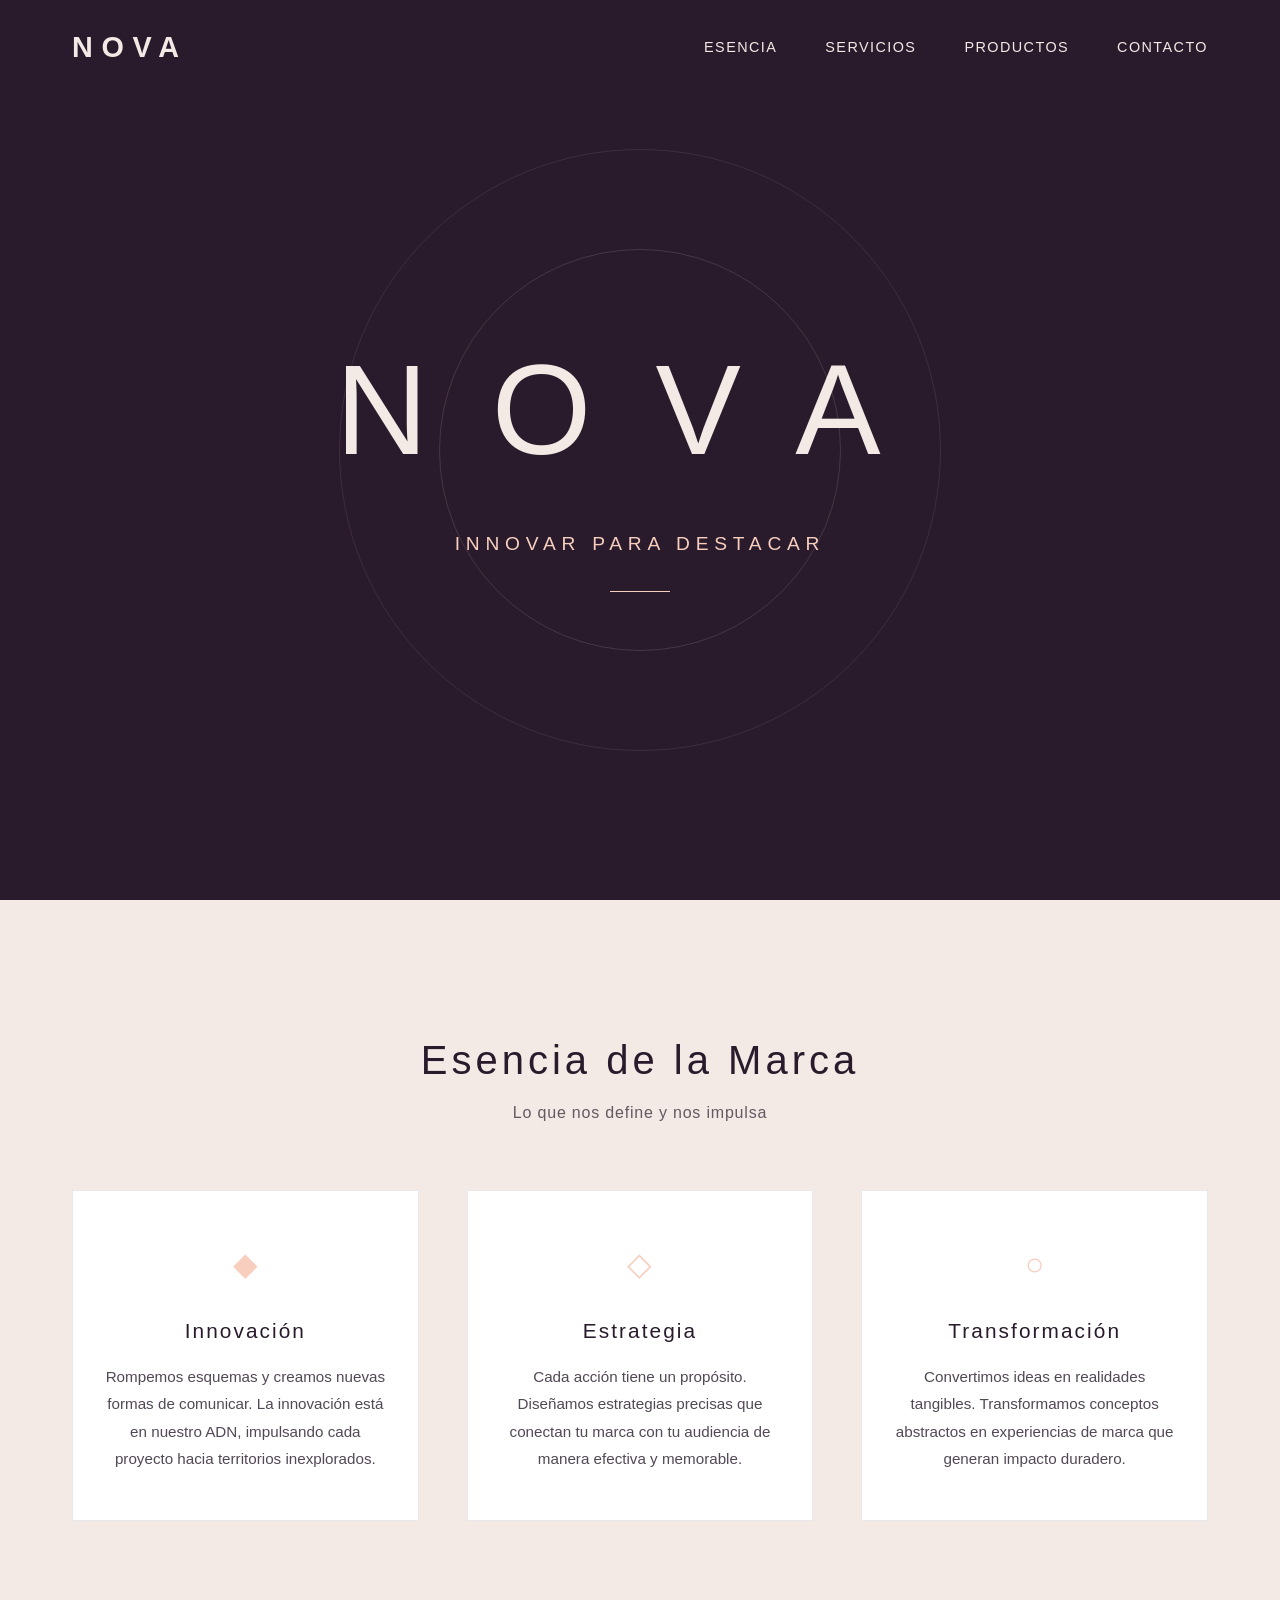
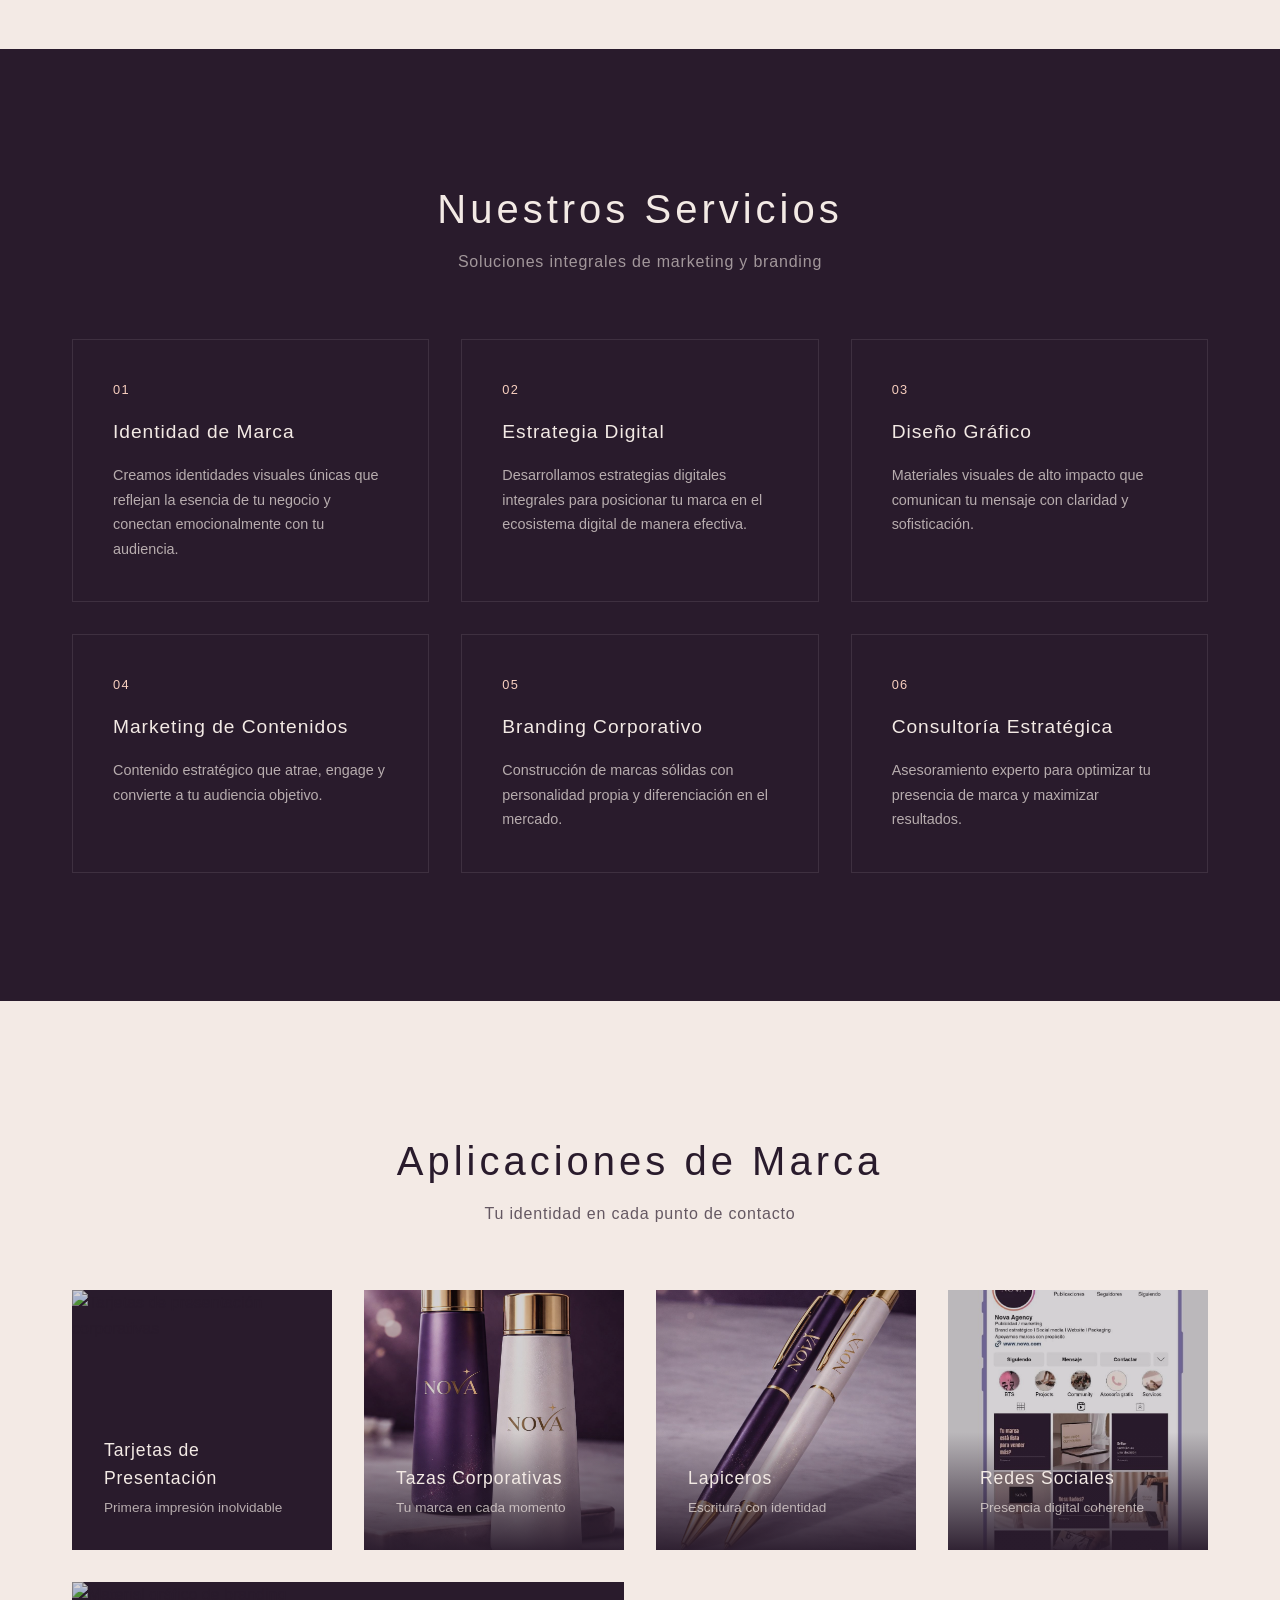
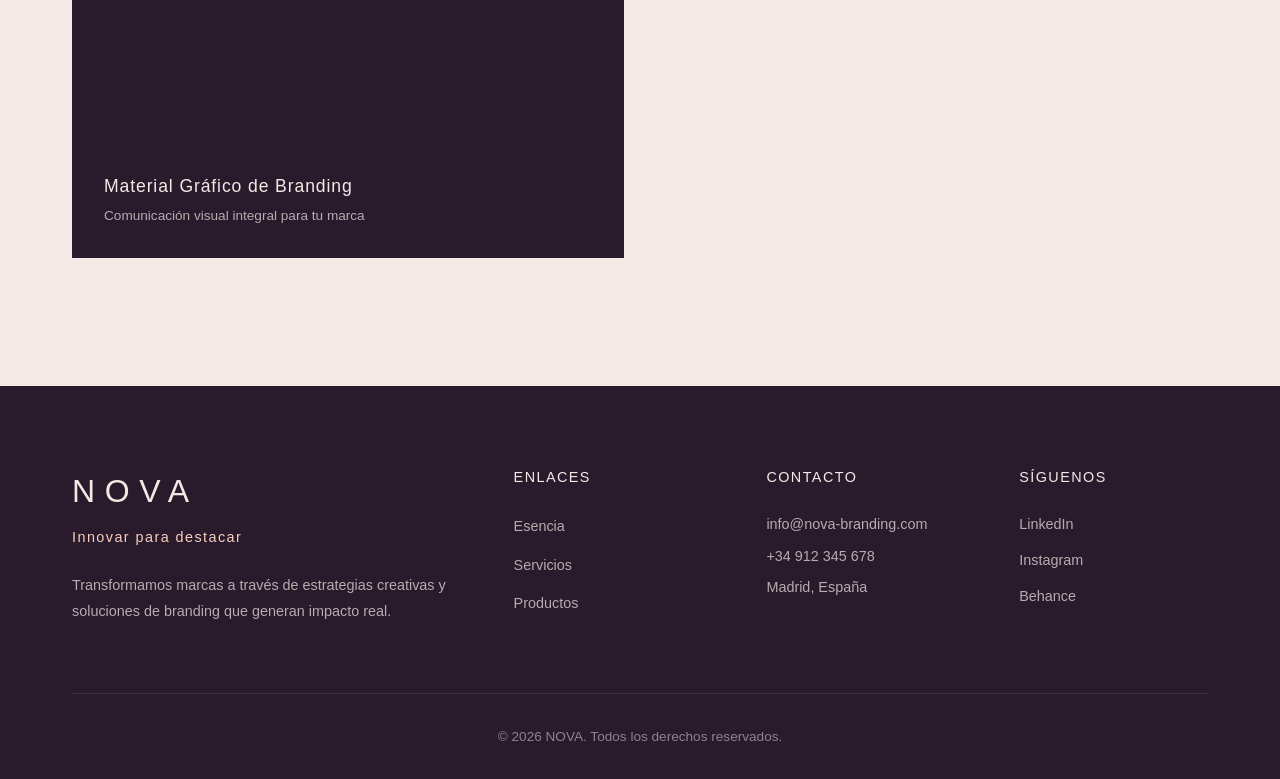
==== commit 662f3fa9: "Update index.html" ====
--- a/index.html
+++ b/index.html
@@ -129,7 +129,7 @@
                 </div>
                 <div class="producto-card">
                     <div class="producto-img">
-                        <img src="img/redes.jpg" alt="Diseño para redes sociales">
+                        <img src="img/redes.jpeg" alt="Diseño para redes sociales">
                     </div>
                     <div class="producto-info">
                         <h3>Redes Sociales</h3>
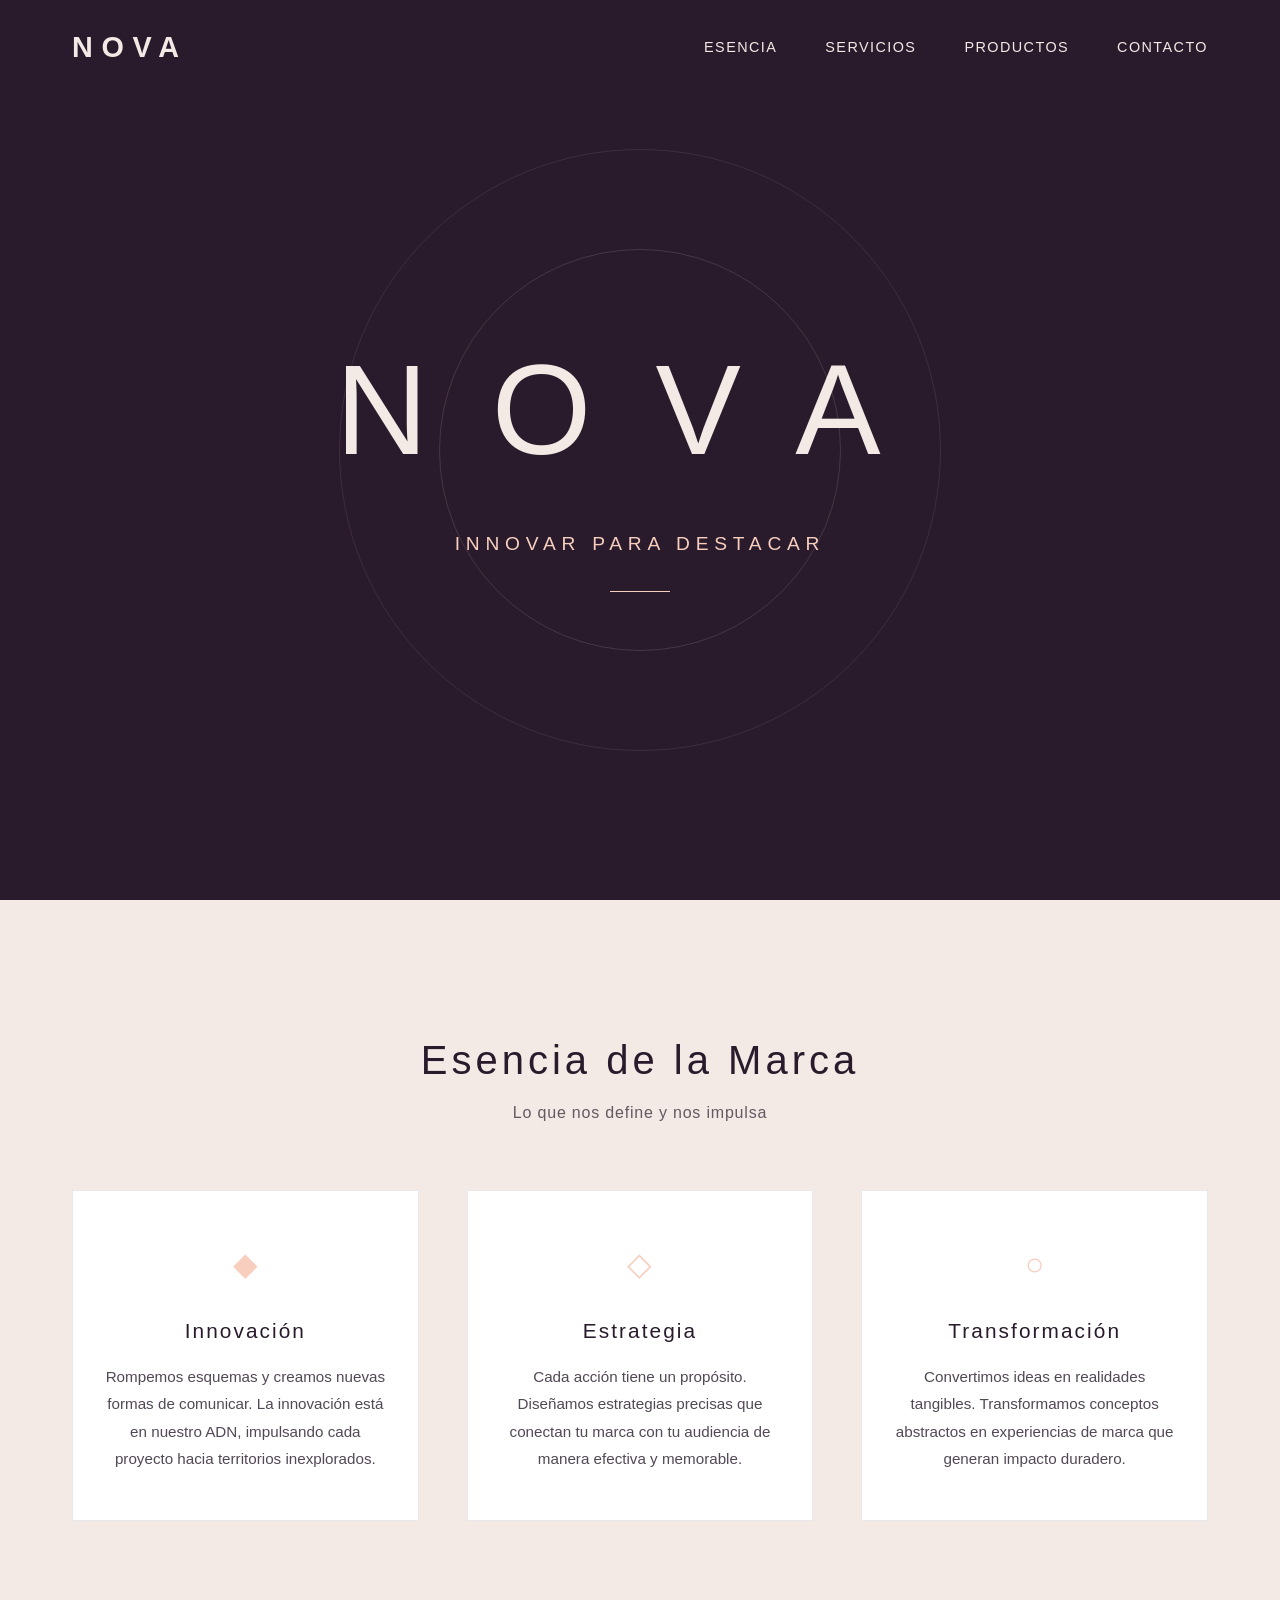
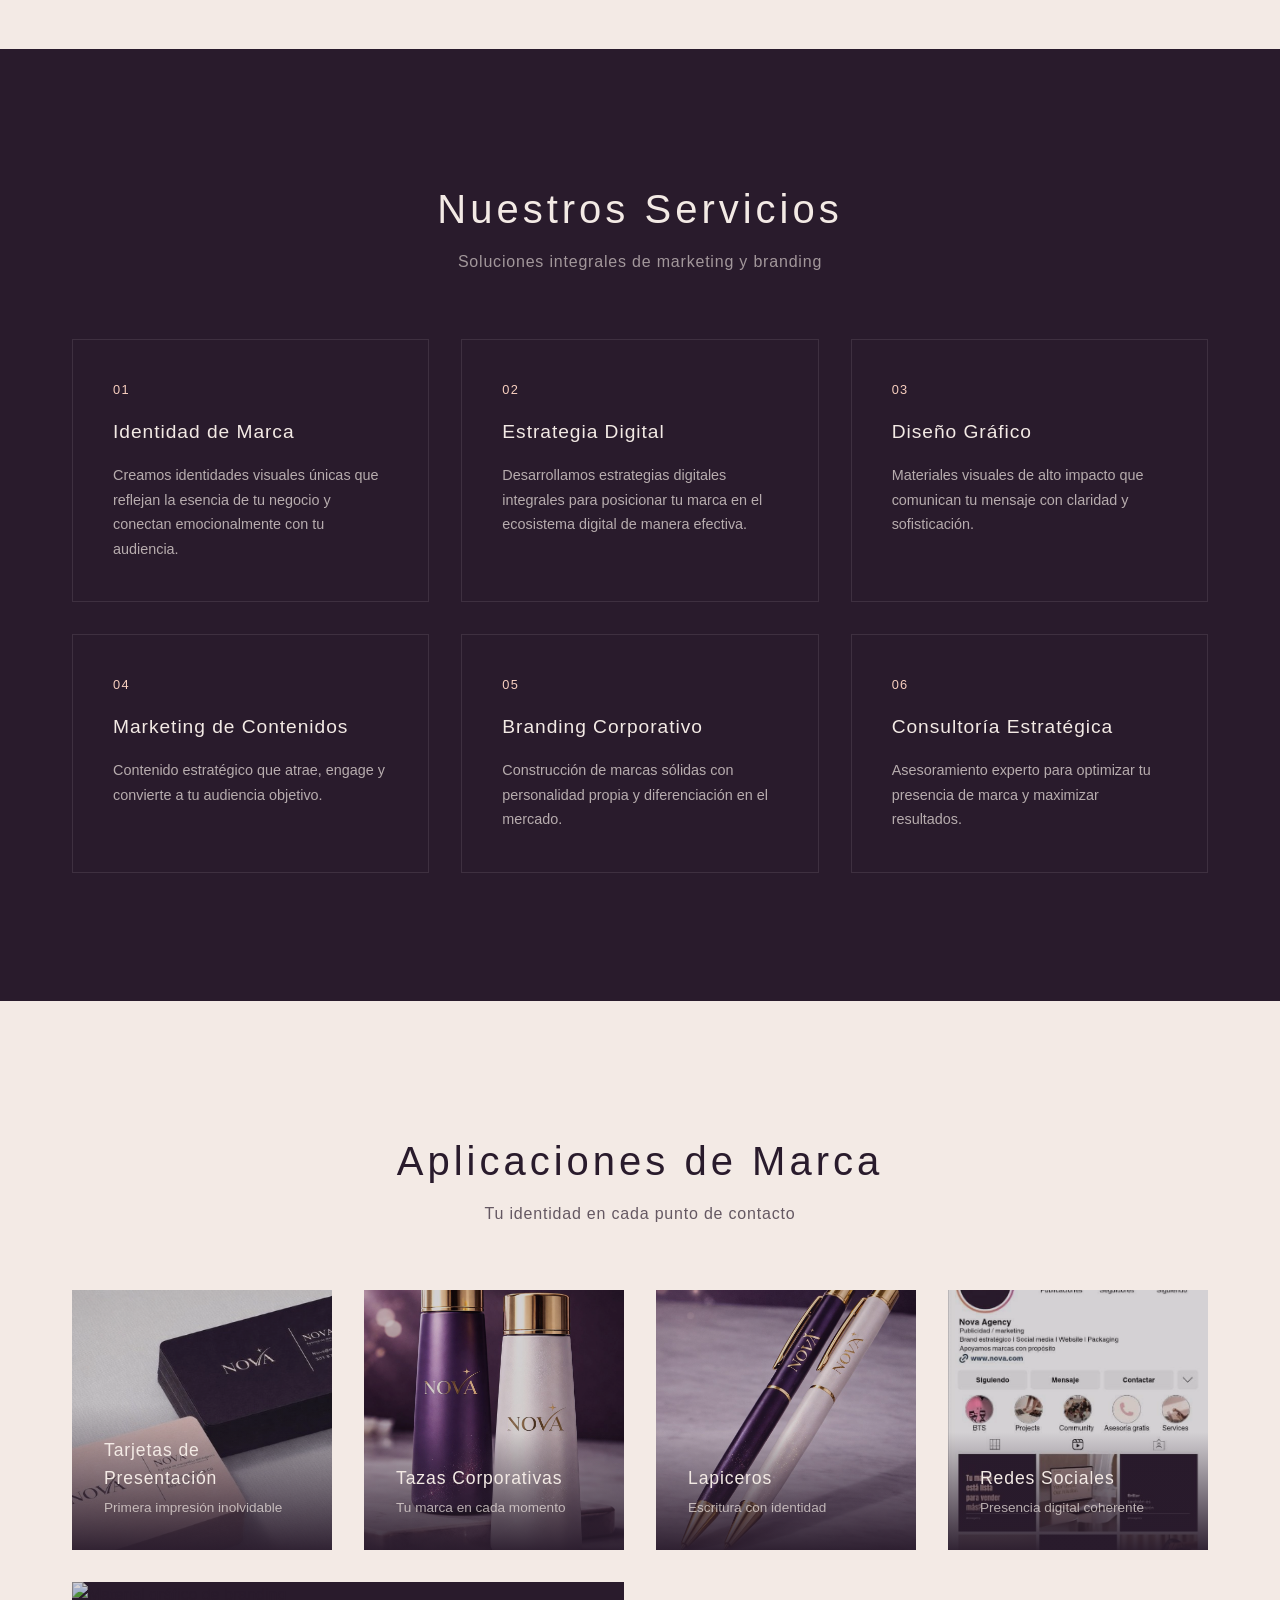
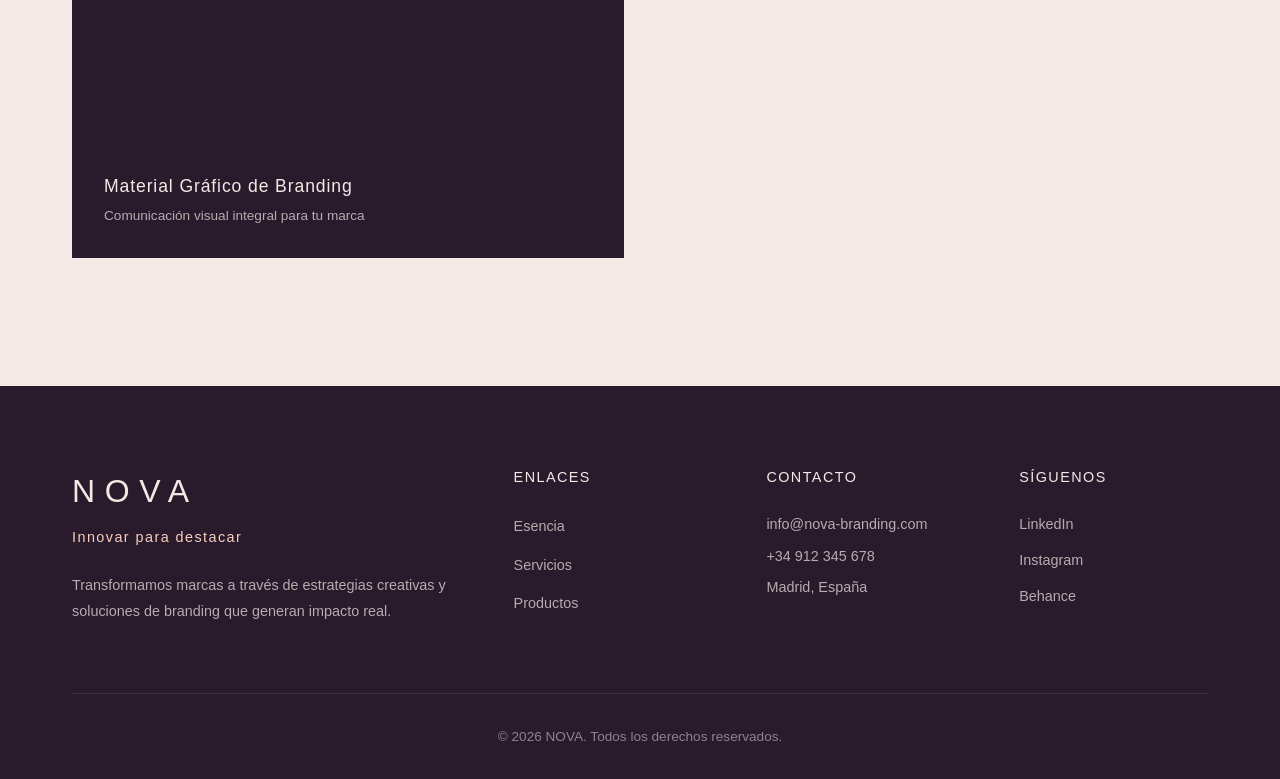
==== commit 1c8661de: "Update index.html" ====
--- a/index.html
+++ b/index.html
@@ -102,7 +102,7 @@
             <div class="productos-grid">
                 <div class="producto-card">
                     <div class="producto-img">
-                        <img src="img/tarjetas.jpg" alt="Tarjetas de presentación corporativas">
+                        <img src="img/tarjetas.jpeg" alt="Tarjetas de presentación corporativas">
                     </div>
                     <div class="producto-info">
                         <h3>Tarjetas de Presentación</h3>
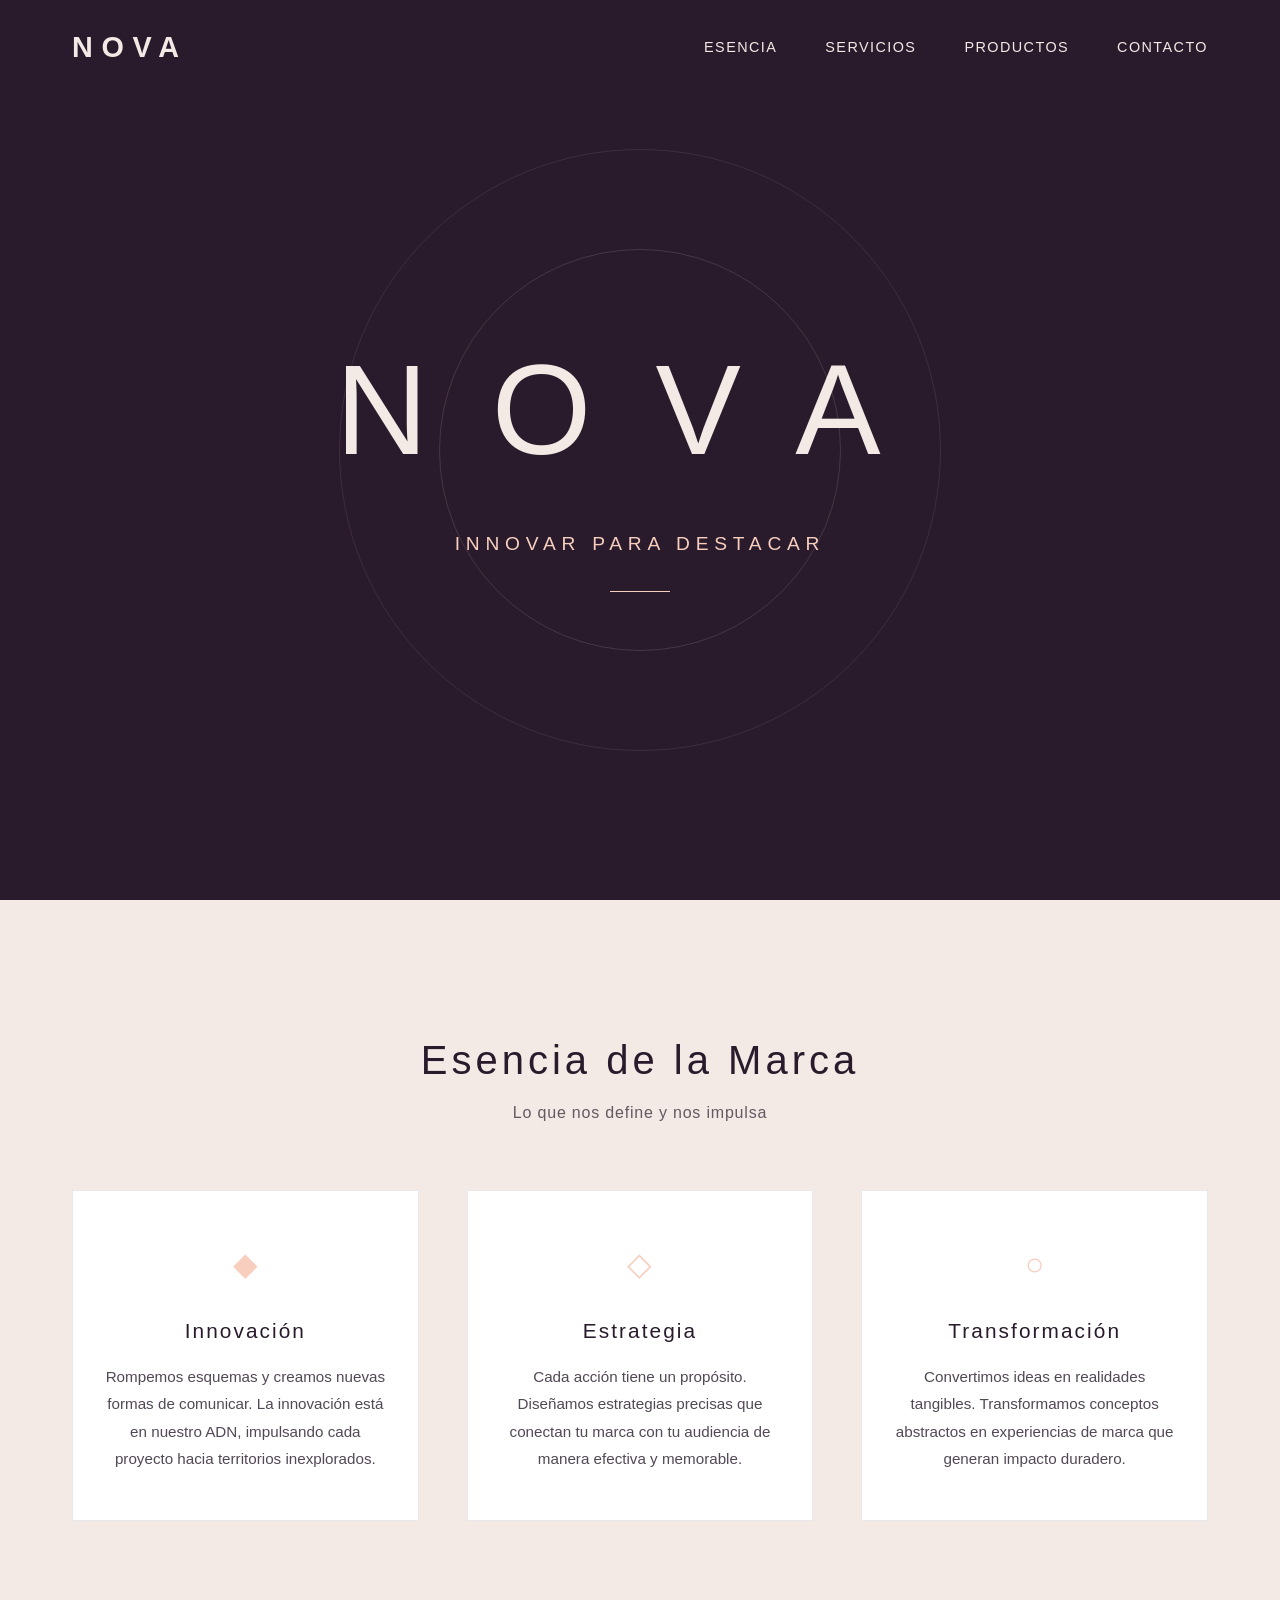
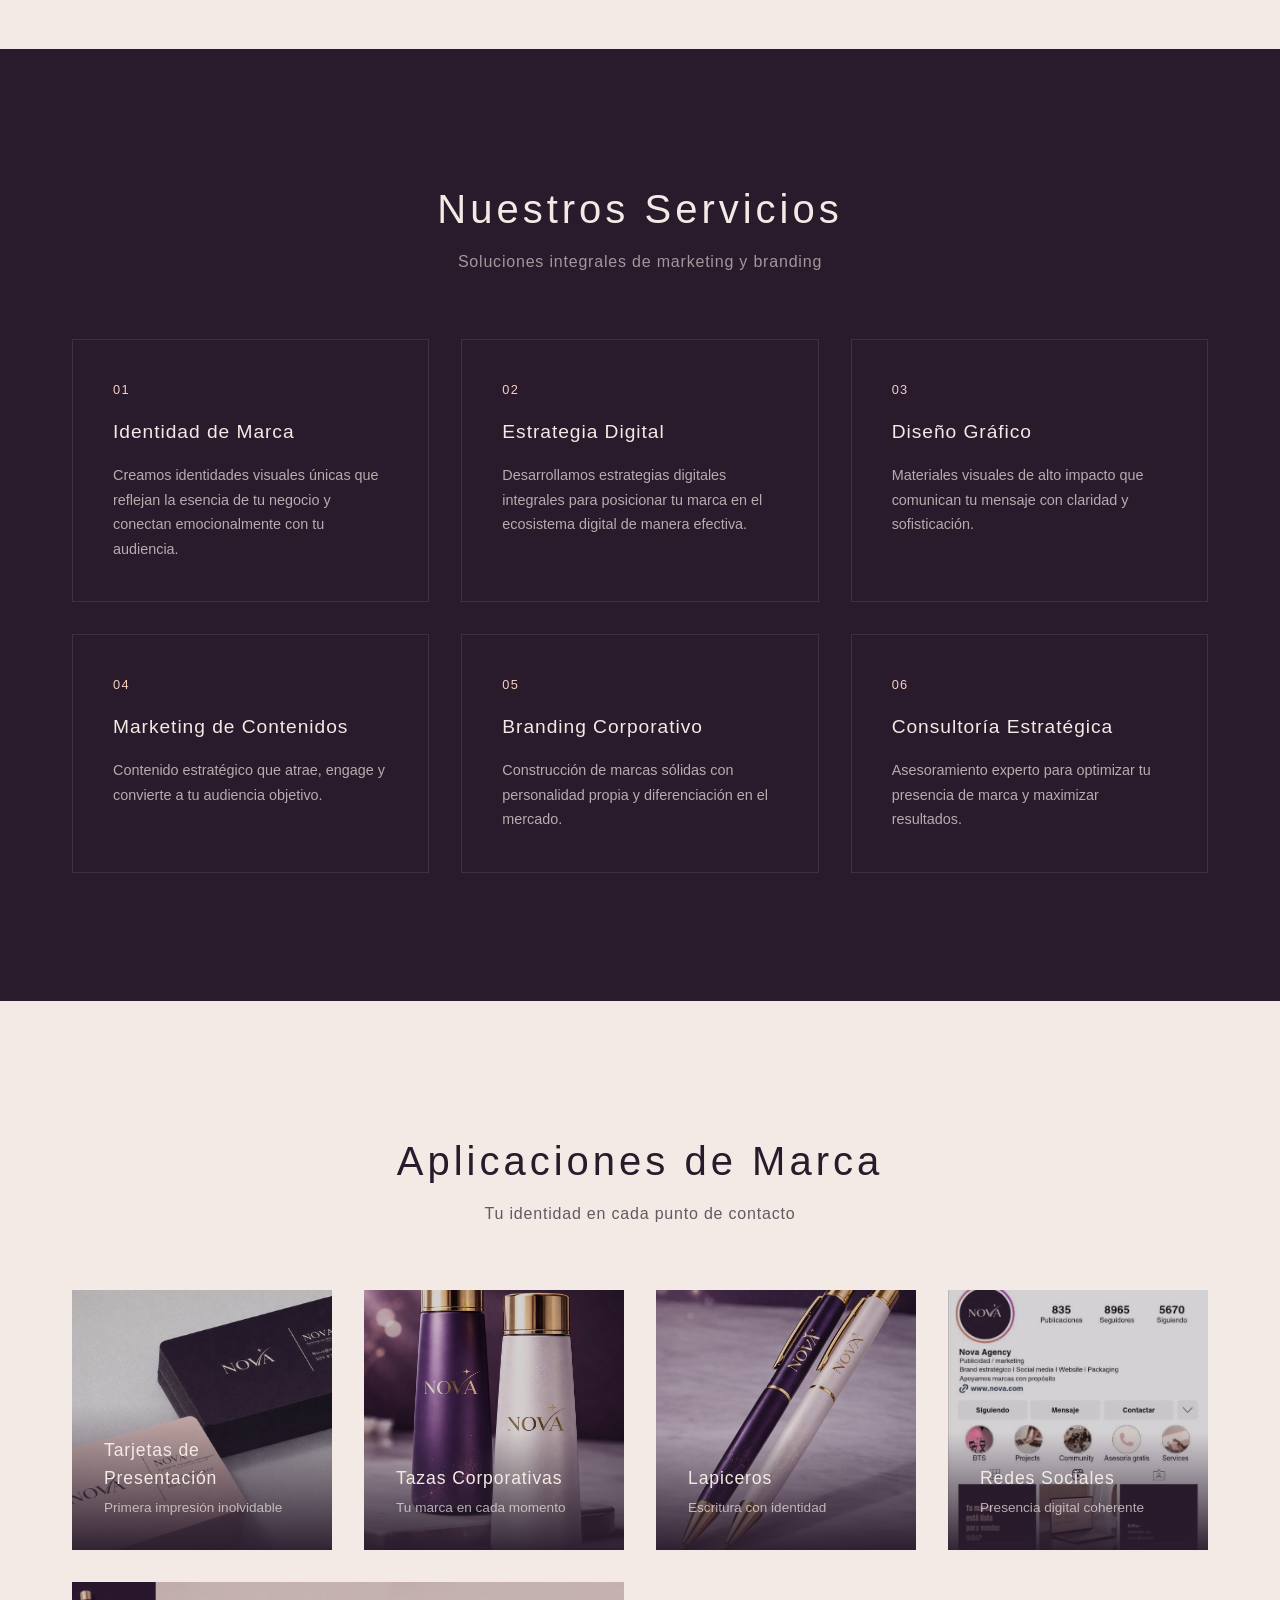
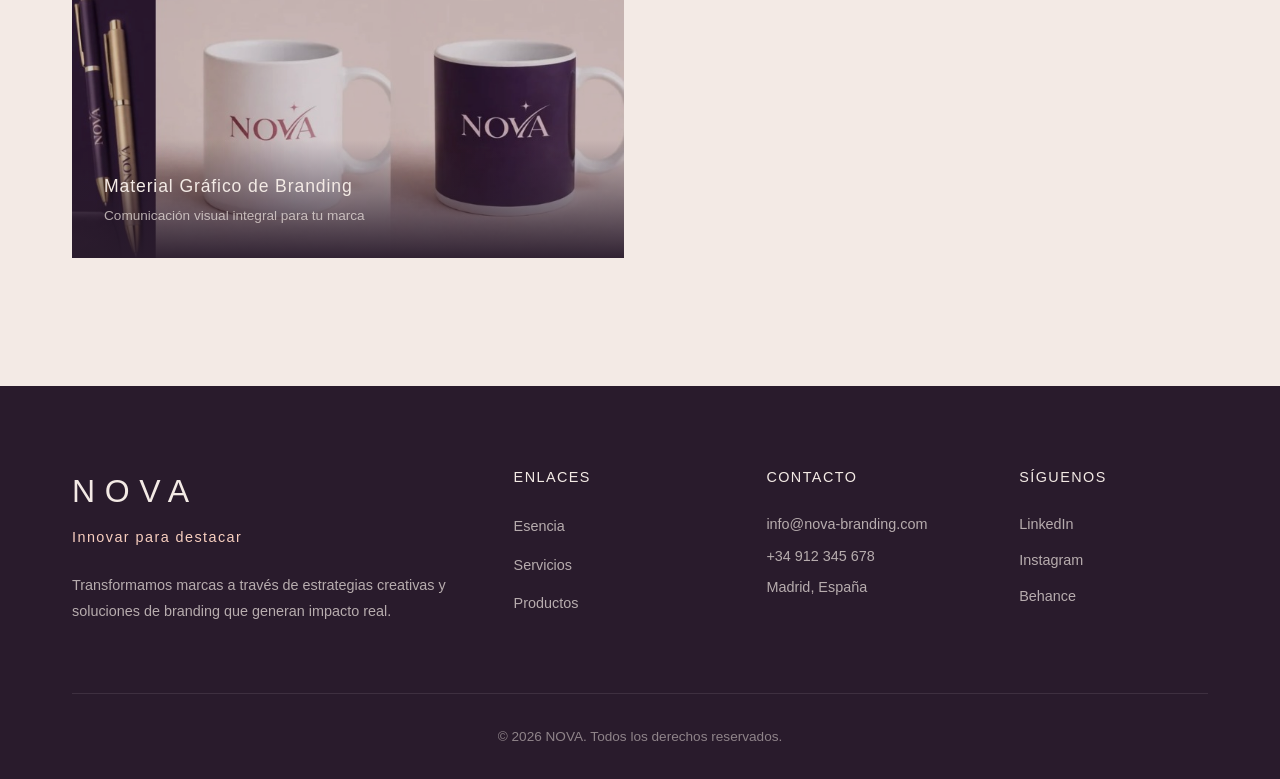
==== commit f4d5850a: "Update index.html" ====
--- a/index.html
+++ b/index.html
@@ -138,7 +138,7 @@
                 </div>
                 <div class="producto-card producto-card-large">
                     <div class="producto-img">
-                        <img src="img/branding.jpg" alt="Material gráfico de branding">
+                        <img src="img/branding.jpeg" alt="Material gráfico de branding">
                     </div>
                     <div class="producto-info">
                         <h3>Material Gráfico de Branding</h3>
